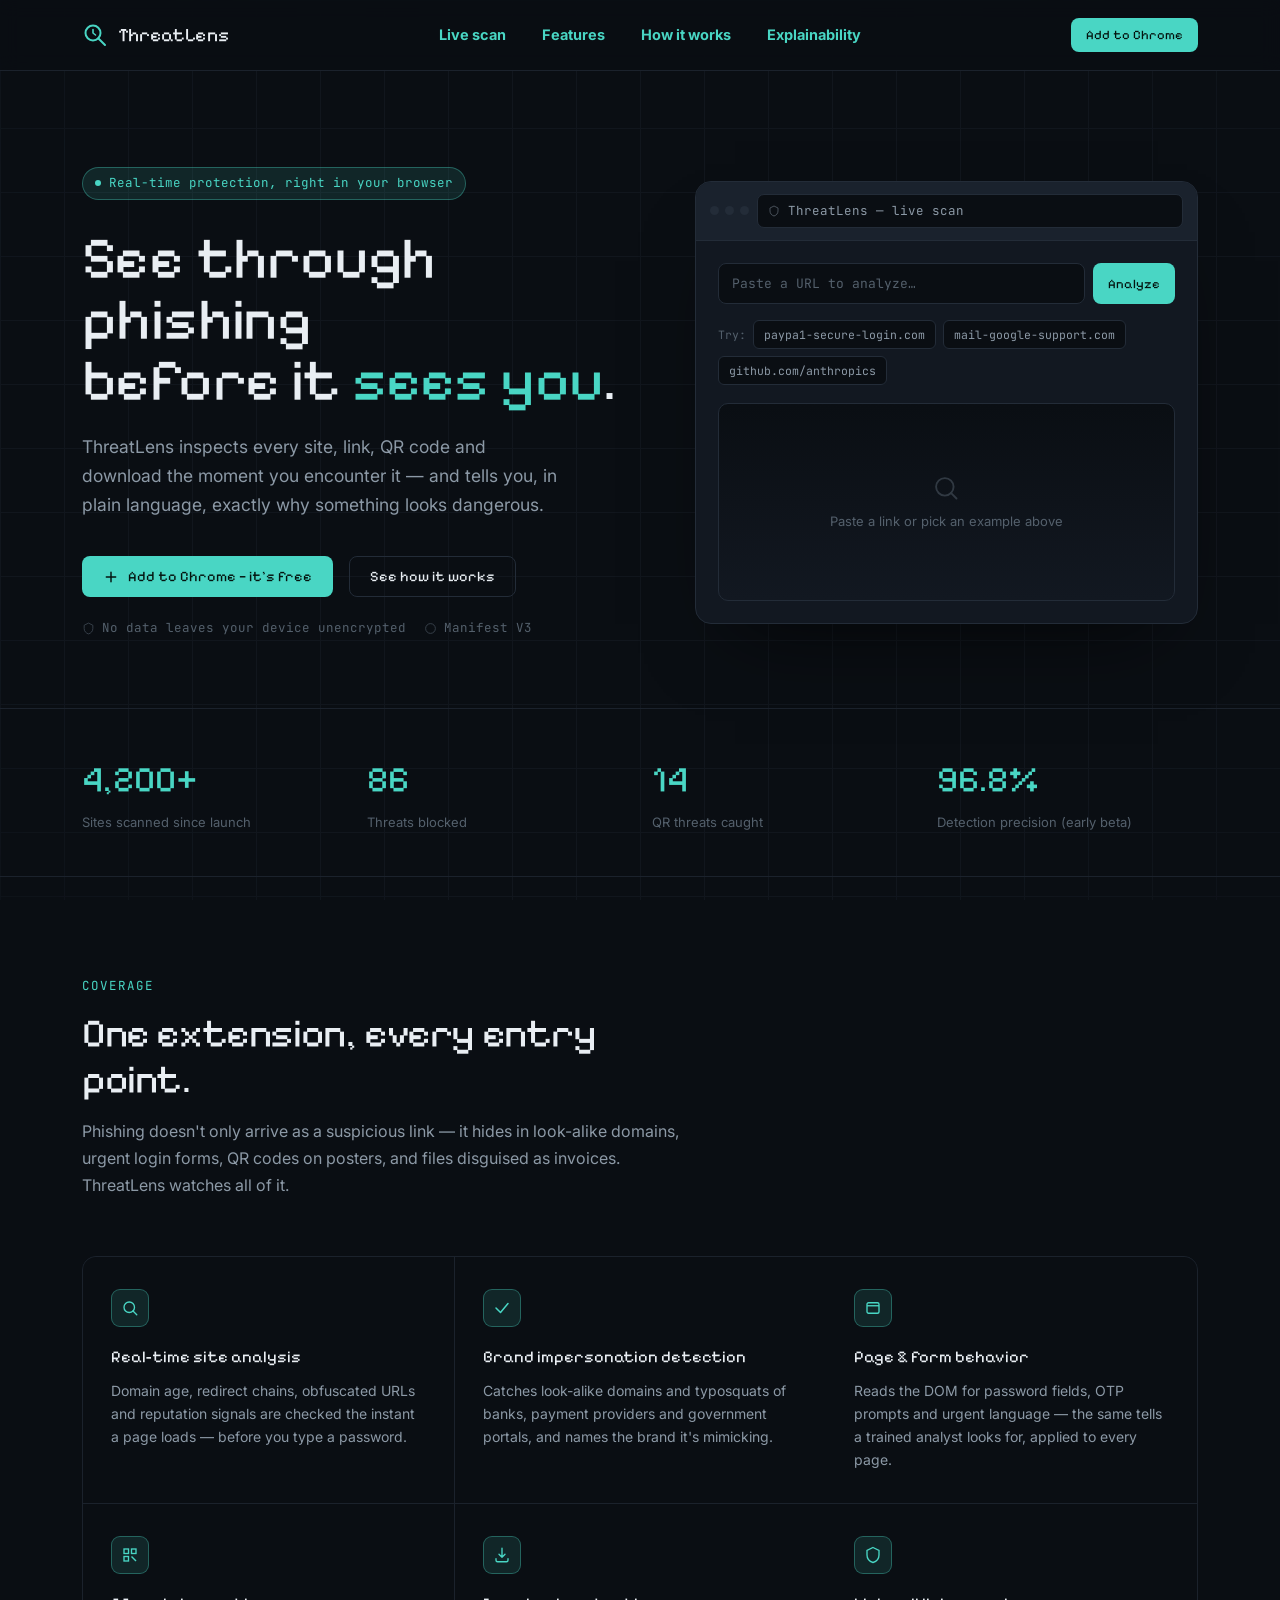
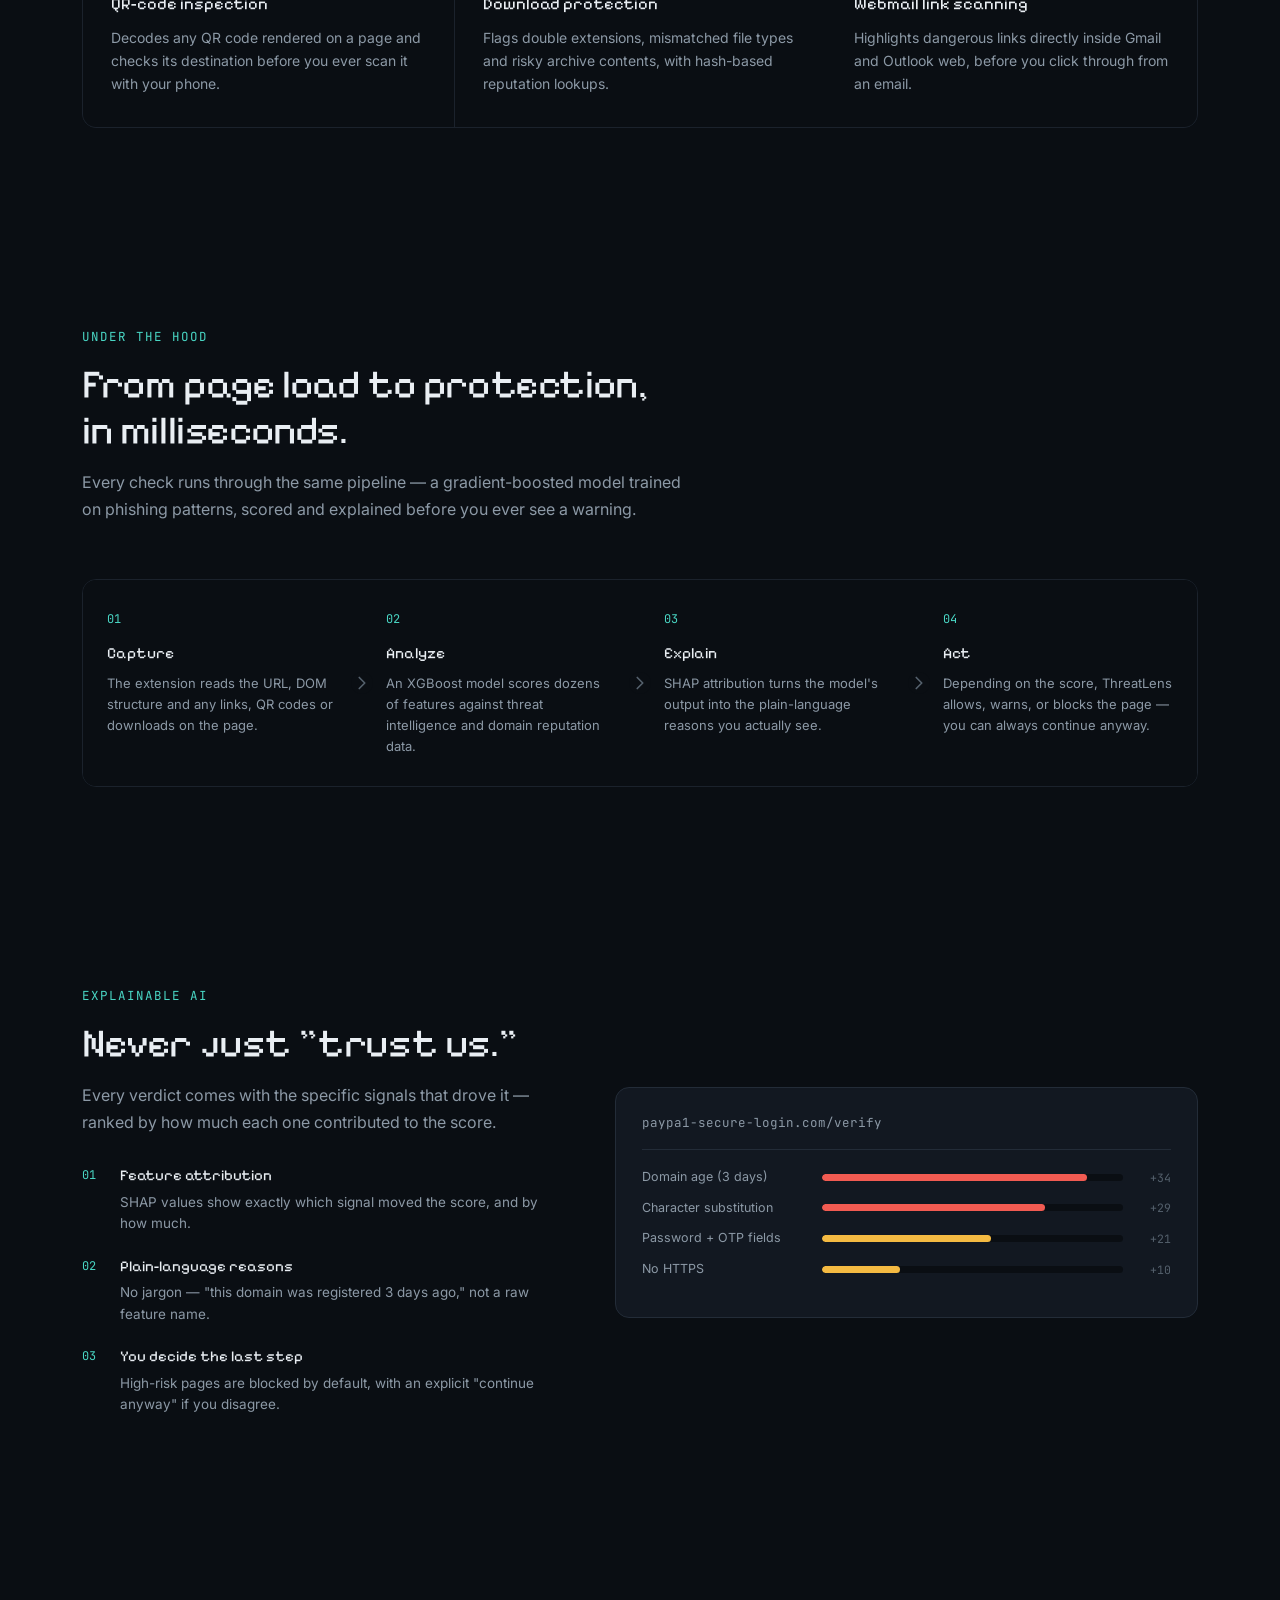
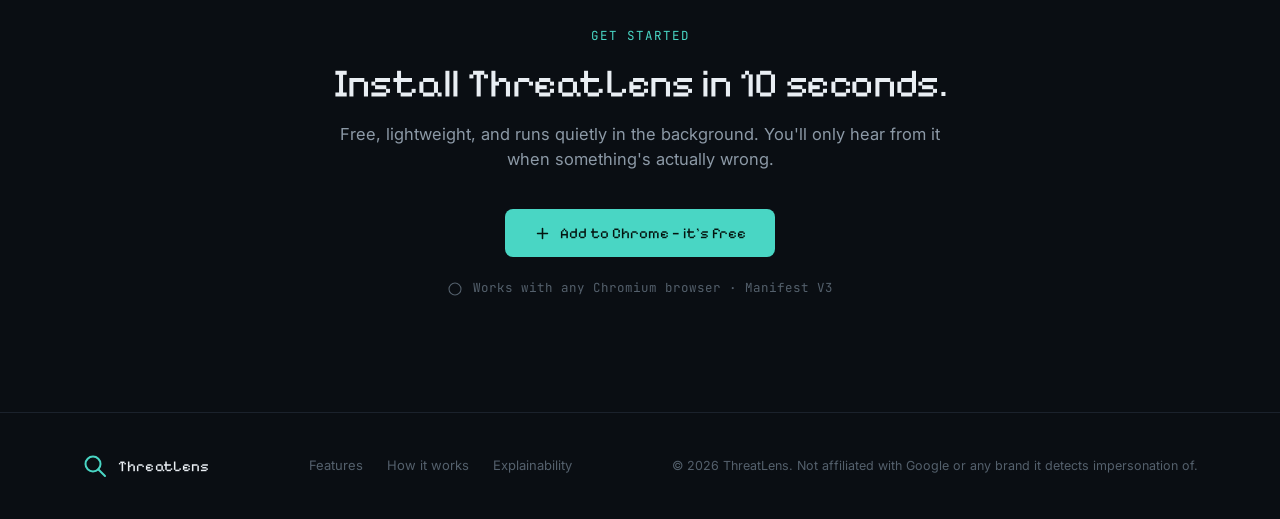
==== index.html @ 612c0d7c "Update index.html" ====
<!DOCTYPE html>
<html lang="en">
<head>
<meta charset="UTF-8" />
<meta name="viewport" content="width=device-width, initial-scale=1.0" />
<title>ThreatLens — See through phishing before it sees you</title>
<meta name="description" content="ThreatLens is a Chrome extension that analyzes every site, link, QR code and download in real time — and shows you exactly why something looks dangerous." />
<link rel="preconnect" href="https://fonts.googleapis.com">
<link rel="preconnect" href="https://fonts.gstatic.com" crossorigin>
<link href="https://fonts.googleapis.com/css2?family=Pixelify+Sans:wght@400;500;600;700&family=Inter:wght@400;500;600;700&family=JetBrains+Mono:wght@400;500;600&display=swap" rel="stylesheet">
<link rel="icon" type="image/svg+xml" href="data:image/svg+xml,%3Csvg xmlns='http://www.w3.org/2000/svg' viewBox='0 0 32 32'%3E%3Crect width='32' height='32' rx='8' fill='%230A0E13'/%3E%3Ccircle cx='14' cy='14' r='8.2' stroke='%2349D6C4' stroke-width='2.4' fill='none'/%3E%3Cline x1='19.8' y1='19.8' x2='26' y2='26' stroke='%2349D6C4' stroke-width='2.4' stroke-linecap='round'/%3E%3Cpath d='M14 10.5V14L16.5 16.2' stroke='%2349D6C4' stroke-width='1.8' stroke-linecap='round' stroke-linejoin='round' fill='none'/%3E%3C/svg%3E">
<style>
  :root{
    --bg:#0A0E13;
    --bg-elev:#121821;
    --bg-elev-2:#1A222D;
    --border:#232C38;
    --border-soft:#1B222C;
    --text:#E9EEF3;
    --text-dim:#8C99A6;
    --text-faint:#54606C;
    --accent:#49D6C4;
    --accent-soft:rgba(73,214,196,.12);
    --accent-line:rgba(73,214,196,.35);
    --safe:#3ED88F;
    --suspicious:#F4BA42;
    --danger:#F15B52;
    --font-display:'Pixelify Sans', sans-serif;
    --font-body:'Inter', sans-serif;
    --font-mono:'JetBrains Mono', monospace;
  }

  *{box-sizing:border-box; margin:0; padding:0;}
  html{scroll-behavior:smooth;}
  @media (prefers-reduced-motion: reduce){
    html{scroll-behavior:auto;}
    *{animation-duration:.001ms !important; animation-iteration-count:1 !important; transition-duration:.001ms !important;}
  }

  body{
    background:var(--bg);
    color:var(--text);
    font-family:var(--font-body);
    line-height:1.5;
    -webkit-font-smoothing:antialiased;
    overflow-x:hidden;
  }

  a{color:inherit; text-decoration:none;}
  button{font-family:inherit; cursor:pointer;}
  img,svg{display:block;}

  .wrap{
    max-width:1180px;
    margin:0 auto;
    padding:0 32px;
  }

  ::selection{ background:var(--accent-soft); color:var(--accent); }

  :focus-visible{
    outline:2px solid var(--accent);
    outline-offset:3px;
    border-radius:4px;
  }

  /* background texture */
  .grid-field{
    position:fixed; inset:0; z-index:-2;
    background-image:
      linear-gradient(var(--border-soft) 1px, transparent 1px),
      linear-gradient(90deg, var(--border-soft) 1px, transparent 1px);
    background-size:64px 64px;
    -webkit-mask-image: radial-gradient(ellipse 95% 95% at 50% 50%, black 55%, transparent 100%);
            mask-image: radial-gradient(ellipse 95% 95% at 50% 50%, black 55%, transparent 100%);
    opacity:.45;
  }

  /* ---------- NAV ---------- */
  header{
    position:sticky; top:0; z-index:100;
    background:rgba(10,14,19,.78);
    backdrop-filter:blur(10px);
    border-bottom:1px solid var(--border-soft);
  }
  nav{
    display:flex; align-items:center; justify-content:space-between;
    padding:18px 32px;
    max-width:1180px; margin:0 auto;
  }
  .logo{
    display:flex; align-items:center; gap:10px;
    font-family:var(--font-display); font-weight:400; font-size:19px;
    letter-spacing:.01em;
  }
  .logo-mark{ width:26px; height:26px; flex-shrink:0; }
  .nav-links{ display:flex; gap:36px; align-items:center; }
  .nav-links a{
    font-size:14.5px; font-weight:700; color:var(--accent); transition:opacity .2s ease;
    position:relative;
  }
  .nav-links a:hover{ opacity:.75; }
  .nav-cta{ display:flex; align-items:center; gap:14px; }
  .nav-toggle{ display:none; background:none; border:none; color:var(--text); }

  .btn{
    font-family:var(--font-display);
    font-weight:400;
    font-size:14.5px;
    padding:11px 20px;
    border-radius:8px;
    border:1px solid transparent;
    display:inline-flex; align-items:center; gap:9px;
    transition:transform .15s ease, background .2s ease, border-color .2s ease, box-shadow .2s ease;
  }
  .btn-primary{
    background:var(--accent);
    color:#04140F;
  }
  .btn-primary:hover{ transform:translateY(-1px); box-shadow:0 8px 24px -8px rgba(73,214,196,.5); }
  .btn-primary:active{ transform:translateY(0); }
  .btn-ghost{
    background:transparent;
    border-color:var(--border);
    color:var(--text);
  }
  .btn-ghost:hover{ border-color:var(--accent-line); color:var(--accent); }
  .btn-sm{ padding:8px 14px; font-size:13px; }

  /* ---------- HERO ---------- */
  .hero{
    padding:96px 0 70px;
    position:relative;
  }
  .eyebrow{
    display:inline-flex; align-items:center; gap:8px;
    font-family:var(--font-mono);
    font-size:12.5px;
    color:var(--accent);
    background:var(--accent-soft);
    border:1px solid var(--accent-line);
    padding:6px 12px;
    border-radius:20px;
    margin-bottom:28px;
  }
  .eyebrow .dot{ width:6px; height:6px; border-radius:50%; background:var(--accent); animation:pulse 2s infinite; }
  @keyframes pulse{ 0%,100%{opacity:1;} 50%{opacity:.3;} }

  .hero-grid{
    display:grid;
    grid-template-columns:1.05fr .95fr;
    gap:56px;
    align-items:center;
  }
  h1{
    font-family:var(--font-display);
    font-weight:400;
    font-size:clamp(38px, 4.6vw, 60px);
    line-height:1.04;
    letter-spacing:-.01em;
  }
  h1 .accent-word{ color:var(--accent); }
  .hero-sub{
    margin-top:22px;
    font-size:17.5px;
    color:var(--text-dim);
    max-width:480px;
    line-height:1.65;
  }
  .hero-actions{
    margin-top:36px;
    display:flex; align-items:center; gap:16px; flex-wrap:wrap;
  }
  .hero-meta{
    margin-top:22px;
    font-family:var(--font-mono);
    font-size:12.5px;
    color:var(--text-faint);
    display:flex; gap:18px; flex-wrap:wrap;
  }
  .hero-meta span{ display:flex; align-items:center; gap:7px; }
  .hero-meta svg{ width:13px; height:13px; opacity:.7; }

  /* ---------- SCANNER (signature element) ---------- */
  .scanner{
    background:var(--bg-elev);
    border:1px solid var(--border);
    border-radius:16px;
    overflow:hidden;
    box-shadow:0 40px 80px -40px rgba(0,0,0,.7);
  }
  .scanner-chrome{
    display:flex; align-items:center; gap:8px;
    padding:12px 14px;
    background:var(--bg-elev-2);
    border-bottom:1px solid var(--border);
  }
  .scanner-chrome .dots{ display:flex; gap:6px; }
  .scanner-chrome .dots i{ width:9px; height:9px; border-radius:50%; background:var(--border); display:block; }
  .scanner-bar{
    flex:1;
    display:flex; align-items:center; gap:8px;
    background:var(--bg);
    border:1px solid var(--border);
    border-radius:7px;
    padding:7px 10px;
    font-family:var(--font-mono);
    font-size:12.5px;
    color:var(--text-dim);
  }
  .scanner-bar svg{ width:12px; height:12px; flex-shrink:0; opacity:.6; }

  .scanner-body{ padding:22px; }
  .scan-input-row{
    display:flex; gap:8px; margin-bottom:16px;
  }
  #urlInput{
    flex:1;
    background:var(--bg);
    border:1px solid var(--border);
    color:var(--text);
    font-family:var(--font-mono);
    font-size:13px;
    padding:11px 13px;
    border-radius:8px;
    transition:border-color .2s ease;
  }
  #urlInput:focus{ border-color:var(--accent-line); outline:none; }
  #urlInput::placeholder{ color:var(--text-faint); }

  .try-row{
    display:flex; gap:7px; flex-wrap:wrap; margin-bottom:18px;
  }
  .try-chip{
    font-family:var(--font-mono);
    font-size:11.5px;
    color:var(--text-dim);
    background:var(--bg);
    border:1px solid var(--border);
    padding:6px 10px;
    border-radius:6px;
    transition:border-color .15s ease, color .15s ease;
  }
  .try-chip:hover{ border-color:var(--accent-line); color:var(--accent); }

  .scan-stage{
    position:relative;
    border:1px solid var(--border);
    border-radius:10px;
    background:linear-gradient(180deg, var(--bg) 0%, var(--bg-elev) 100%);
    min-height:196px;
    padding:20px;
    overflow:hidden;
  }
  .scan-line{
    position:absolute; left:0; right:0; top:0;
    height:2px;
    background:linear-gradient(90deg, transparent, var(--accent), transparent);
    box-shadow:0 0 16px 2px var(--accent);
    opacity:0;
    pointer-events:none;
  }
  .scan-line.active{ animation:sweep 1.1s cubic-bezier(.4,0,.2,1); }
  @keyframes sweep{
    0%{ top:0; opacity:1; }
    95%{ opacity:1; }
    100%{ top:100%; opacity:0; }
  }

  .scan-placeholder{
    display:flex; flex-direction:column; align-items:center; justify-content:center;
    height:156px;
    color:var(--text-faint);
    font-size:13px;
    text-align:center;
    gap:10px;
  }
  .scan-placeholder svg{ width:28px; height:28px; opacity:.5; }

  .result{ display:none; }
  .result.show{ display:block; animation:fadeUp .4s ease; }
  @keyframes fadeUp{ from{ opacity:0; transform:translateY(6px);} to{ opacity:1; transform:translateY(0);} }

  .result-top{
    display:flex; align-items:center; justify-content:space-between; margin-bottom:16px;
    gap:12px; flex-wrap:wrap;
  }
  .verdict-badge{
    font-family:var(--font-display); font-weight:400; font-size:13px;
    padding:6px 12px; border-radius:6px;
    letter-spacing:.03em;
  }
  .score-dial{
    display:flex; align-items:baseline; gap:5px;
    font-family:var(--font-mono);
  }
  .score-dial .num{ font-size:30px; font-weight:600; }
  .score-dial .max{ font-size:13px; color:var(--text-faint); }

  .reasons{ display:flex; flex-direction:column; gap:8px; }
  .reason{
    display:flex; gap:9px; align-items:flex-start;
    font-size:13px; color:var(--text-dim);
    padding:9px 11px;
    background:var(--bg-elev-2);
    border-radius:7px;
    border:1px solid var(--border);
  }
  .reason svg{ width:14px; height:14px; flex-shrink:0; margin-top:1px; }

  /* verdict color states */
  .v-safe .verdict-badge{ background:rgba(62,216,143,.14); color:var(--safe); }
  .v-safe .score-dial .num{ color:var(--safe); }
  .v-safe .reason svg{ color:var(--safe); }
  .v-suspicious .verdict-badge{ background:rgba(244,186,66,.14); color:var(--suspicious); }
  .v-suspicious .score-dial .num{ color:var(--suspicious); }
  .v-suspicious .reason svg{ color:var(--suspicious); }
  .v-high .verdict-badge{ background:rgba(241,91,82,.14); color:var(--danger); }
  .v-high .score-dial .num{ color:var(--danger); }
  .v-high .reason svg{ color:var(--danger); }
  .v-dangerous .verdict-badge{ background:rgba(241,91,82,.18); color:var(--danger); }
  .v-dangerous .score-dial .num{ color:var(--danger); }
  .v-dangerous .reason svg{ color:var(--danger); }

  /* ---------- STATS ---------- */
  .stats{
    border-top:1px solid var(--border-soft);
    border-bottom:1px solid var(--border-soft);
    padding:44px 0;
  }
  .stats-row{
    display:grid; grid-template-columns:repeat(4,1fr); gap:24px;
  }
  .stat{ text-align:left; }
  .stat .num{
    font-family:var(--font-display); font-weight:400;
    font-size:clamp(26px,3vw,36px);
    color:var(--text);
  }
  .stat .num .accent{ color:var(--accent); }
  .stat .label{ font-size:13px; color:var(--text-faint); margin-top:6px; }

  /* ---------- SECTION HEADERS ---------- */
  section{ padding:100px 0; }
  .section-head{ max-width:600px; margin-bottom:56px; }
  .kicker{
    font-family:var(--font-mono); font-size:12.5px; color:var(--accent);
    text-transform:uppercase; letter-spacing:.08em; margin-bottom:14px; display:block;
  }
  h2{
    font-family:var(--font-display); font-weight:400;
    font-size:clamp(28px,3.4vw,40px);
    letter-spacing:-.01em;
    line-height:1.15;
  }
  .section-desc{ margin-top:16px; color:var(--text-dim); font-size:16px; line-height:1.7; }

  /* ---------- FEATURES ---------- */
  .feature-grid{
    display:grid; grid-template-columns:repeat(3, 1fr); gap:1px;
    background:var(--border-soft);
    border:1px solid var(--border-soft);
    border-radius:14px;
    overflow:hidden;
  }
  .feature{
    background:var(--bg);
    padding:32px 28px;
    transition:background .2s ease;
  }
  .feature:hover{ background:var(--bg-elev); }
  .feature-icon{
    width:38px; height:38px;
    border-radius:9px;
    background:var(--accent-soft);
    border:1px solid var(--accent-line);
    display:flex; align-items:center; justify-content:center;
    margin-bottom:18px;
  }
  .feature-icon svg{ width:18px; height:18px; color:var(--accent); }
  .feature h3{
    font-family:var(--font-display); font-weight:400; font-size:16.5px; margin-bottom:9px;
  }
  .feature p{ font-size:14px; color:var(--text-dim); line-height:1.65; }

  /* ---------- PIPELINE ---------- */
  .pipeline{
    display:flex; align-items:stretch; gap:0;
    border:1px solid var(--border-soft);
    border-radius:14px;
    overflow:hidden;
  }
  .pipe-step{
    flex:1; padding:30px 24px; position:relative;
    background:var(--bg);
  }
  .pipe-step:nth-child(even){ background:var(--bg-elev); }
  .pipe-num{
    font-family:var(--font-mono); font-size:12px; color:var(--accent);
    margin-bottom:14px; display:block;
  }
  .pipe-step h4{
    font-family:var(--font-display); font-size:15.5px; font-weight:400; margin-bottom:8px;
  }
  .pipe-step p{ font-size:13px; color:var(--text-dim); line-height:1.6; }
  .pipe-arrow{
    display:flex; align-items:center; justify-content:center;
    width:0; position:relative;
  }
  .pipe-arrow svg{
    position:absolute; left:-11px; top:50%; transform:translateY(-50%);
    width:22px; height:22px; color:var(--text-faint); background:var(--bg); border-radius:50%;
    z-index:2;
  }

  /* ---------- EXPLAIN ---------- */
  .explain-wrap{
    display:grid; grid-template-columns:.9fr 1.1fr; gap:56px; align-items:center;
  }
  .explain-list{ display:flex; flex-direction:column; gap:20px; margin-top:28px; }
  .explain-item{ display:flex; gap:14px; }
  .explain-item .idx{
    font-family:var(--font-mono); font-size:12px; color:var(--accent);
    width:24px; flex-shrink:0; padding-top:2px;
  }
  .explain-item h4{ font-family:var(--font-display); font-size:15px; font-weight:400; margin-bottom:5px; }
  .explain-item p{ font-size:13.5px; color:var(--text-dim); line-height:1.6; }

  .mock-card{
    background:var(--bg-elev); border:1px solid var(--border); border-radius:14px;
    padding:26px;
  }
  .mock-url{
    font-family:var(--font-mono); font-size:12.5px; color:var(--text-dim);
    padding-bottom:16px; border-bottom:1px solid var(--border); margin-bottom:18px;
    word-break:break-all;
  }
  .shap-bar-row{ display:flex; align-items:center; gap:12px; margin-bottom:12px; }
  .shap-label{ font-size:12.5px; color:var(--text-dim); width:168px; flex-shrink:0; }
  .shap-track{ flex:1; height:7px; background:var(--bg); border-radius:4px; overflow:hidden; }
  .shap-fill{ height:100%; border-radius:4px; background:var(--danger); }
  .shap-val{ font-family:var(--font-mono); font-size:11.5px; color:var(--text-faint); width:36px; text-align:right; }

  /* ---------- CTA ---------- */
  .cta-section{
    text-align:center;
    padding:110px 0;
  }
  .cta-box{
    max-width:640px; margin:0 auto;
  }
  .cta-box h2{ margin-bottom:16px; }
  .cta-box p{ color:var(--text-dim); font-size:16.5px; margin-bottom:38px; }
  .browser-chip{
    display:inline-flex; align-items:center; gap:10px;
    font-family:var(--font-mono); font-size:12.5px; color:var(--text-faint);
    margin-top:22px;
  }
  .browser-chip svg{ width:16px; height:16px; }

  /* ---------- FOOTER ---------- */
  footer{
    border-top:1px solid var(--border-soft);
    padding:40px 0;
  }
  .footer-row{
    display:flex; align-items:center; justify-content:space-between; flex-wrap:wrap; gap:16px;
  }
  .footer-links{ display:flex; gap:24px; }
  .footer-links a{ font-size:13px; color:var(--text-faint); transition:color .2s ease; }
  .footer-links a:hover{ color:var(--text-dim); }
  .footer-note{ font-size:12.5px; color:var(--text-faint); }

  /* ---------- MODAL ---------- */
  .modal-overlay{
    position:fixed; inset:0; background:rgba(6,8,11,.7); backdrop-filter:blur(4px);
    display:flex; align-items:center; justify-content:center; z-index:1000;
    opacity:0; pointer-events:none; transition:opacity .2s ease;
    padding:20px;
  }
  .modal-overlay.open{ opacity:1; pointer-events:auto; }
  .modal{
    background:var(--bg-elev); border:1px solid var(--border); border-radius:16px;
    width:100%; max-width:400px; padding:28px;
    transform:translateY(12px) scale(.98); transition:transform .25s cubic-bezier(.2,.9,.3,1.2);
  }
  .modal-overlay.open .modal{ transform:translateY(0) scale(1); }
  .modal-icon{
    width:48px; height:48px; border-radius:12px;
    background:var(--accent-soft); border:1px solid var(--accent-line);
    display:flex; align-items:center; justify-content:center; margin-bottom:18px;
  }
  .modal-icon svg{ width:24px; height:24px; color:var(--accent); }
  .modal h3{ font-family:var(--font-display); font-size:18px; font-weight:400; margin-bottom:8px; }
  .modal p{ font-size:13.5px; color:var(--text-dim); line-height:1.6; margin-bottom:20px; }
  .perm-list{ display:flex; flex-direction:column; gap:10px; margin-bottom:22px; }
  .perm-item{ display:flex; gap:10px; align-items:flex-start; font-size:13px; color:var(--text-dim); }
  .perm-item svg{ width:14px; height:14px; flex-shrink:0; margin-top:2px; color:var(--text-faint); }
  .modal-actions{ display:flex; gap:10px; }
  .modal-actions .btn{ flex:1; justify-content:center; }
  .modal-success{ display:none; text-align:center; }
  .modal-success.show{ display:block; }
  .modal-success .modal-icon{ margin:0 auto 18px; }
  .modal-permstate{ display:block; }
  .modal-permstate.hide{ display:none; }
  .modal-close-x{
    position:absolute; top:18px; right:18px; background:none; border:none; color:var(--text-faint);
  }

  /* ---------- HOW-IT-WORKS WALKTHROUGH MODAL ---------- */
  .how-modal{ max-width:480px; padding:24px; }
  .how-progress{
    display:flex; gap:6px; margin-bottom:26px;
  }
  .how-seg{
    flex:1; height:3px; border-radius:2px; background:var(--border); overflow:hidden;
  }
  .how-seg-fill{
    height:100%; width:0%; background:var(--accent); border-radius:2px;
  }
  .how-seg-fill.animating{ transition:width linear; }
  .how-seg-fill.filled{ width:100%; }

  .how-stage{ min-height:220px; }
  .how-num{
    font-family:var(--font-mono); font-size:12.5px; color:var(--accent);
    display:block; margin-bottom:16px;
  }
  .how-icon{
    width:52px; height:52px; border-radius:13px;
    background:var(--accent-soft); border:1px solid var(--accent-line);
    display:flex; align-items:center; justify-content:center;
    margin-bottom:20px;
  }
  .how-icon svg{ width:24px; height:24px; color:var(--accent); }
  .how-stage h3{ font-family:var(--font-display); font-weight:400; font-size:21px; margin-bottom:10px; }
  .how-stage p{ font-size:14.5px; color:var(--text-dim); line-height:1.7; }
  .how-stage-content{ animation:fadeUp .35s ease; }

  .how-nav{
    display:flex; align-items:center; justify-content:space-between; margin-top:26px;
  }
  .how-dots{ display:flex; gap:7px; }
  .how-dot{
    width:7px; height:7px; border-radius:50%; background:var(--border);
    border:none; padding:0; transition:background .2s ease, transform .2s ease;
  }
  .how-dot.active{ background:var(--accent); transform:scale(1.3); }
  .how-nav-btn{
    display:flex; align-items:center; gap:6px;
    background:none; border:none; color:var(--text-dim);
    font-family:var(--font-body); font-size:13.5px; font-weight:500;
    padding:6px 4px; transition:color .2s ease;
  }
  .how-nav-btn:hover{ color:var(--text); }
  .how-nav-btn:disabled{ opacity:.35; pointer-events:none; }
  .how-nav-btn svg{ width:15px; height:15px; }

  /* ---------- SCROLL REVEAL ---------- */
  .reveal{
    opacity:0;
    transform:translateY(48px);
    transition:opacity .8s cubic-bezier(.2,.7,.3,1), transform .8s cubic-bezier(.2,.7,.3,1);
    will-change:opacity, transform;
  }
  .reveal.visible{ opacity:1; transform:translateY(0); }
  .feature-grid .feature.reveal:nth-child(2){ transition-delay:.08s; }
  .feature-grid .feature.reveal:nth-child(3){ transition-delay:.16s; }
  .feature-grid .feature.reveal:nth-child(4){ transition-delay:.24s; }
  .feature-grid .feature.reveal:nth-child(5){ transition-delay:.32s; }
  .feature-grid .feature.reveal:nth-child(6){ transition-delay:.4s; }
  .pipeline .pipe-step.reveal:nth-child(3){ transition-delay:.1s; }
  .pipeline .pipe-step.reveal:nth-child(5){ transition-delay:.2s; }
  .pipeline .pipe-step.reveal:nth-child(7){ transition-delay:.3s; }
  .stats-row .stat.reveal:nth-child(2){ transition-delay:.08s; }
  .stats-row .stat.reveal:nth-child(3){ transition-delay:.16s; }
  .stats-row .stat.reveal:nth-child(4){ transition-delay:.24s; }

  /* ---------- RESPONSIVE ---------- */
  @media (max-width:900px){
    .hero-grid{ grid-template-columns:1fr; }
    .feature-grid{ grid-template-columns:repeat(2,1fr); }
    .stats-row{ grid-template-columns:repeat(2,1fr); row-gap:28px; }
    .explain-wrap{ grid-template-columns:1fr; }
    .pipeline{ flex-direction:column; }
    .pipe-arrow{ display:none; }
  }
  @media (max-width:640px){
    .wrap{ padding:0 20px; }
    nav{ padding:16px 20px; }
    .nav-links{ display:none; }
    .nav-toggle{ display:block; }
    section{ padding:64px 0; }
    .feature-grid{ grid-template-columns:1fr; }
    .hero{ padding:56px 0 48px; }
  }
</style>
</head>
<body>

<div class="grid-field"></div>

<header>
  <nav>
    <div class="logo">
      <svg class="logo-mark" viewBox="0 0 26 26" fill="none">
        <circle cx="11" cy="11" r="7.5" stroke="#49D6C4" stroke-width="2"/>
        <line x1="16.2" y1="16.2" x2="23" y2="23" stroke="#49D6C4" stroke-width="2" stroke-linecap="round"/>
        <path d="M11 7.5V11L13.5 13" stroke="#49D6C4" stroke-width="1.6" stroke-linecap="round" stroke-linejoin="round"/>
      </svg>
      ThreatLens
    </div>
    <div class="nav-links">
      <a href="#scanner">Live scan</a>
      <a href="#features">Features</a>
      <a href="#pipeline">How it works</a>
      <a href="#explain">Explainability</a>
    </div>
    <div class="nav-cta">
      <button class="btn btn-primary btn-sm" onclick="openInstallModal()">Add to Chrome</button>
      <button class="nav-toggle" aria-label="Menu">
        <svg width="22" height="22" viewBox="0 0 24 24" fill="none"><path d="M4 7h16M4 12h16M4 17h16" stroke="currentColor" stroke-width="1.8" stroke-linecap="round"/></svg>
      </button>
    </div>
  </nav>
</header>

<main>
  <!-- HERO -->
  <section class="hero" id="scanner">
    <div class="wrap">
      <div class="hero-grid">
        <div>
          <span class="eyebrow"><span class="dot"></span> Real-time protection, right in your browser</span>
          <h1>See through phishing<br>before it <span class="accent-word">sees you</span>.</h1>
          <p class="hero-sub">ThreatLens inspects every site, link, QR code and download the moment you encounter it — and tells you, in plain language, exactly why something looks dangerous.</p>
          <div class="hero-actions">
            <button class="btn btn-primary" onclick="openInstallModal()">
              <svg width="16" height="16" viewBox="0 0 24 24" fill="none"><path d="M12 5v14M5 12h14" stroke="currentColor" stroke-width="2.2" stroke-linecap="round"/></svg>
              Add to Chrome — it's free
            </button>
            <button class="btn btn-ghost" onclick="openHowModal()">See how it works</button>
          </div>
          <div class="hero-meta">
            <span><svg viewBox="0 0 24 24" fill="none"><path d="M12 2l8 4v6c0 5-3.4 8.6-8 10-4.6-1.4-8-5-8-10V6l8-4z" stroke="currentColor" stroke-width="1.6"/></svg>No data leaves your device unencrypted</span>
            <span><svg viewBox="0 0 24 24" fill="none"><circle cx="12" cy="12" r="9" stroke="currentColor" stroke-width="1.6"/></svg>Manifest V3</span>
          </div>
        </div>

        <!-- SIGNATURE INTERACTIVE SCANNER -->
        <div class="scanner">
          <div class="scanner-chrome">
            <div class="dots"><i></i><i></i><i></i></div>
            <div class="scanner-bar">
              <svg viewBox="0 0 24 24" fill="none"><path d="M12 2l8 4v6c0 5-3.4 8.6-8 10-4.6-1.4-8-5-8-10V6l8-4z" stroke="currentColor" stroke-width="1.6"/></svg>
              ThreatLens — live scan
            </div>
          </div>
          <div class="scanner-body">
            <div class="scan-input-row">
              <input id="urlInput" type="text" placeholder="Paste a URL to analyze…" autocomplete="off" />
              <button class="btn btn-primary btn-sm" onclick="runScan()">Analyze</button>
            </div>
            <div class="try-row">
              <span style="font-family:var(--font-mono); font-size:11.5px; color:var(--text-faint); padding-top:6px;">Try:</span>
              <button class="try-chip" onclick="quickScan(0)">paypa1-secure-login.com</button>
              <button class="try-chip" onclick="quickScan(2)">mail-google-support.com</button>
              <button class="try-chip" onclick="quickScan(3)">github.com/anthropics</button>
            </div>
            <div class="scan-stage">
              <div class="scan-line" id="scanLine"></div>
              <div class="scan-placeholder" id="scanPlaceholder">
                <svg viewBox="0 0 24 24" fill="none"><circle cx="11" cy="11" r="7.5" stroke="currentColor" stroke-width="1.6"/><line x1="16.2" y1="16.2" x2="21" y2="21" stroke="currentColor" stroke-width="1.6" stroke-linecap="round"/></svg>
                Paste a link or pick an example above
              </div>
              <div class="result" id="result">
                <div class="result-top">
                  <span class="verdict-badge" id="verdictBadge">SAFE</span>
                  <div class="score-dial"><span class="num" id="scoreNum">0</span><span class="max">/100 risk</span></div>
                </div>
                <div class="reasons" id="reasonsList"></div>
              </div>
            </div>
          </div>
        </div>
      </div>
    </div>
  </section>

  <!-- STATS -->
  <section class="stats">
    <div class="wrap">
      <div class="stats-row">
        <div class="stat"><div class="num"><span class="accent" data-count="4200" data-suffix="+">0</span></div><div class="label">Sites scanned since launch</div></div>
        <div class="stat"><div class="num"><span class="accent" data-count="86">0</span></div><div class="label">Threats blocked</div></div>
        <div class="stat"><div class="num"><span class="accent" data-count="14">0</span></div><div class="label">QR threats caught</div></div>
        <div class="stat"><div class="num"><span class="accent" data-count="96" data-suffix=".8%">0</span></div><div class="label">Detection precision (early beta)</div></div>
      </div>
    </div>
  </section>

  <!-- FEATURES -->
  <section id="features">
    <div class="wrap">
      <div class="section-head">
        <span class="kicker">Coverage</span>
        <h2>One extension, every entry point.</h2>
        <p class="section-desc">Phishing doesn't only arrive as a suspicious link — it hides in look-alike domains, urgent login forms, QR codes on posters, and files disguised as invoices. ThreatLens watches all of it.</p>
      </div>
      <div class="feature-grid">
        <div class="feature">
          <div class="feature-icon"><svg viewBox="0 0 24 24" fill="none"><circle cx="11" cy="11" r="7" stroke="currentColor" stroke-width="1.8"/><line x1="16" y1="16" x2="21" y2="21" stroke="currentColor" stroke-width="1.8" stroke-linecap="round"/></svg></div>
          <h3>Real-time site analysis</h3>
          <p>Domain age, redirect chains, obfuscated URLs and reputation signals are checked the instant a page loads — before you type a password.</p>
        </div>
        <div class="feature">
          <div class="feature-icon"><svg viewBox="0 0 24 24" fill="none"><path d="M4 12l6 6L20 6" stroke="currentColor" stroke-width="2" stroke-linecap="round" stroke-linejoin="round"/></svg></div>
          <h3>Brand impersonation detection</h3>
          <p>Catches look-alike domains and typosquats of banks, payment providers and government portals, and names the brand it's mimicking.</p>
        </div>
        <div class="feature">
          <div class="feature-icon"><svg viewBox="0 0 24 24" fill="none"><rect x="4" y="5" width="16" height="14" rx="2" stroke="currentColor" stroke-width="1.8"/><path d="M4 9h16" stroke="currentColor" stroke-width="1.8"/></svg></div>
          <h3>Page &amp; form behavior</h3>
          <p>Reads the DOM for password fields, OTP prompts and urgent language — the same tells a trained analyst looks for, applied to every page.</p>
        </div>
        <div class="feature">
          <div class="feature-icon"><svg viewBox="0 0 24 24" fill="none"><rect x="4" y="4" width="6" height="6" stroke="currentColor" stroke-width="1.8"/><rect x="14" y="4" width="6" height="6" stroke="currentColor" stroke-width="1.8"/><rect x="4" y="14" width="6" height="6" stroke="currentColor" stroke-width="1.8"/><line x1="14" y1="14" x2="20" y2="20" stroke="currentColor" stroke-width="1.8"/></svg></div>
          <h3>QR-code inspection</h3>
          <p>Decodes any QR code rendered on a page and checks its destination before you ever scan it with your phone.</p>
        </div>
        <div class="feature">
          <div class="feature-icon"><svg viewBox="0 0 24 24" fill="none"><path d="M12 3v12m0 0l-4-4m4 4l4-4" stroke="currentColor" stroke-width="1.8" stroke-linecap="round" stroke-linejoin="round"/><path d="M4 17v2a2 2 0 002 2h12a2 2 0 002-2v-2" stroke="currentColor" stroke-width="1.8" stroke-linecap="round"/></svg></div>
          <h3>Download protection</h3>
          <p>Flags double extensions, mismatched file types and risky archive contents, with hash-based reputation lookups.</p>
        </div>
        <div class="feature">
          <div class="feature-icon"><svg viewBox="0 0 24 24" fill="none"><path d="M12 2l8 4v6c0 5-3.4 8.6-8 10-4.6-1.4-8-5-8-10V6l8-4z" stroke="currentColor" stroke-width="1.8"/></svg></div>
          <h3>Webmail link scanning</h3>
          <p>Highlights dangerous links directly inside Gmail and Outlook web, before you click through from an email.</p>
        </div>
      </div>
    </div>
  </section>

  <!-- PIPELINE -->
  <section id="pipeline">
    <div class="wrap">
      <div class="section-head">
        <span class="kicker">Under the hood</span>
        <h2>From page load to protection, in milliseconds.</h2>
        <p class="section-desc">Every check runs through the same pipeline — a gradient-boosted model trained on phishing patterns, scored and explained before you ever see a warning.</p>
      </div>
      <div class="pipeline">
        <div class="pipe-step">
          <span class="pipe-num">01</span>
          <h4>Capture</h4>
          <p>The extension reads the URL, DOM structure and any links, QR codes or downloads on the page.</p>
        </div>
        <div class="pipe-arrow"><svg viewBox="0 0 24 24" fill="none"><path d="M9 6l6 6-6 6" stroke="currentColor" stroke-width="1.8" stroke-linecap="round" stroke-linejoin="round"/></svg></div>
        <div class="pipe-step">
          <span class="pipe-num">02</span>
          <h4>Analyze</h4>
          <p>An XGBoost model scores dozens of features against threat intelligence and domain reputation data.</p>
        </div>
        <div class="pipe-arrow"><svg viewBox="0 0 24 24" fill="none"><path d="M9 6l6 6-6 6" stroke="currentColor" stroke-width="1.8" stroke-linecap="round" stroke-linejoin="round"/></svg></div>
        <div class="pipe-step">
          <span class="pipe-num">03</span>
          <h4>Explain</h4>
          <p>SHAP attribution turns the model's output into the plain-language reasons you actually see.</p>
        </div>
        <div class="pipe-arrow"><svg viewBox="0 0 24 24" fill="none"><path d="M9 6l6 6-6 6" stroke="currentColor" stroke-width="1.8" stroke-linecap="round" stroke-linejoin="round"/></svg></div>
        <div class="pipe-step">
          <span class="pipe-num">04</span>
          <h4>Act</h4>
          <p>Depending on the score, ThreatLens allows, warns, or blocks the page — you can always continue anyway.</p>
        </div>
      </div>
    </div>
  </section>

  <!-- EXPLAINABILITY -->
  <section id="explain">
    <div class="wrap">
      <div class="explain-wrap">
        <div>
          <span class="kicker">Explainable AI</span>
          <h2>Never just "trust us."</h2>
          <p class="section-desc" style="margin-bottom:0;">Every verdict comes with the specific signals that drove it — ranked by how much each one contributed to the score.</p>
          <div class="explain-list">
            <div class="explain-item">
              <span class="idx">01</span>
              <div><h4>Feature attribution</h4><p>SHAP values show exactly which signal moved the score, and by how much.</p></div>
            </div>
            <div class="explain-item">
              <span class="idx">02</span>
              <div><h4>Plain-language reasons</h4><p>No jargon — "this domain was registered 3 days ago," not a raw feature name.</p></div>
            </div>
            <div class="explain-item">
              <span class="idx">03</span>
              <div><h4>You decide the last step</h4><p>High-risk pages are blocked by default, with an explicit "continue anyway" if you disagree.</p></div>
            </div>
          </div>
        </div>
        <div class="mock-card">
          <div class="mock-url">paypa1-secure-login.com/verify</div>
          <div class="shap-bar-row"><span class="shap-label">Domain age (3 days)</span><div class="shap-track"><div class="shap-fill" style="width:88%; background:var(--danger);"></div></div><span class="shap-val">+34</span></div>
          <div class="shap-bar-row"><span class="shap-label">Character substitution</span><div class="shap-track"><div class="shap-fill" style="width:74%; background:var(--danger);"></div></div><span class="shap-val">+29</span></div>
          <div class="shap-bar-row"><span class="shap-label">Password + OTP fields</span><div class="shap-track"><div class="shap-fill" style="width:56%; background:var(--suspicious);"></div></div><span class="shap-val">+21</span></div>
          <div class="shap-bar-row"><span class="shap-label">No HTTPS</span><div class="shap-track"><div class="shap-fill" style="width:26%; background:var(--suspicious);"></div></div><span class="shap-val">+10</span></div>
        </div>
      </div>
    </div>
  </section>

  <!-- CTA -->
  <section class="cta-section">
    <div class="wrap">
      <div class="cta-box">
        <span class="kicker">Get started</span>
        <h2>Install ThreatLens in 10 seconds.</h2>
        <p>Free, lightweight, and runs quietly in the background. You'll only hear from it when something's actually wrong.</p>
        <button class="btn btn-primary" onclick="openInstallModal()" style="padding:14px 28px; font-size:15px;">
          <svg width="17" height="17" viewBox="0 0 24 24" fill="none"><path d="M12 5v14M5 12h14" stroke="currentColor" stroke-width="2.2" stroke-linecap="round"/></svg>
          Add to Chrome — it's free
        </button>
        <div class="browser-chip">
          <svg viewBox="0 0 24 24" fill="none"><circle cx="12" cy="12" r="9" stroke="currentColor" stroke-width="1.6"/></svg>
          Works with any Chromium browser · Manifest V3
        </div>
      </div>
    </div>
  </section>
</main>

<footer>
  <div class="wrap">
    <div class="footer-row">
      <div class="logo" style="font-size:15px;">
        <svg class="logo-mark" width="18" height="18" viewBox="0 0 26 26" fill="none">
          <circle cx="11" cy="11" r="7.5" stroke="#49D6C4" stroke-width="2"/>
          <line x1="16.2" y1="16.2" x2="23" y2="23" stroke="#49D6C4" stroke-width="2" stroke-linecap="round"/>
        </svg>
        ThreatLens
      </div>
      <div class="footer-links">
        <a href="#features">Features</a>
        <a href="#pipeline">How it works</a>
        <a href="#explain">Explainability</a>
      </div>
      <div class="footer-note">© 2026 ThreatLens. Not affiliated with Google or any brand it detects impersonation of.</div>
    </div>
  </div>
</footer>

<!-- INSTALL MODAL -->
<div class="modal-overlay" id="modalOverlay">
  <div class="modal">
    <button class="modal-close-x" onclick="closeInstallModal()" aria-label="Close">
      <svg width="18" height="18" viewBox="0 0 24 24" fill="none"><path d="M6 6l12 12M18 6L6 18" stroke="currentColor" stroke-width="1.8" stroke-linecap="round"/></svg>
    </button>

    <div class="modal-permstate" id="permState">
      <div class="modal-icon">
        <svg viewBox="0 0 24 24" fill="none"><circle cx="11" cy="11" r="7.5" stroke="currentColor" stroke-width="1.8"/><line x1="16.2" y1="16.2" x2="21" y2="21" stroke="currentColor" stroke-width="1.8" stroke-linecap="round"/></svg>
      </div>
      <h3>Add "ThreatLens" to Chrome?</h3>
      <p>It will be able to:</p>
      <div class="perm-list">
        <div class="perm-item"><svg viewBox="0 0 24 24" fill="none"><path d="M4 12l6 6L20 6" stroke="currentColor" stroke-width="2" stroke-linecap="round" stroke-linejoin="round"/></svg>Read and analyze site content as pages load</div>
        <div class="perm-item"><svg viewBox="0 0 24 24" fill="none"><path d="M4 12l6 6L20 6" stroke="currentColor" stroke-width="2" stroke-linecap="round" stroke-linejoin="round"/></svg>Show warnings before risky navigation or downloads</div>
        <div class="perm-item"><svg viewBox="0 0 24 24" fill="none"><path d="M4 12l6 6L20 6" stroke="currentColor" stroke-width="2" stroke-linecap="round" stroke-linejoin="round"/></svg>Manage your scan history and settings</div>
      </div>
      <div class="modal-actions">
        <button class="btn btn-ghost" onclick="closeInstallModal()">Cancel</button>
        <button class="btn btn-primary" onclick="confirmInstall()">Add extension</button>
      </div>
    </div>

    <div class="modal-success" id="successState">
      <div class="modal-icon" style="background:rgba(62,216,143,.14); border-color:rgba(62,216,143,.35);">
        <svg viewBox="0 0 24 24" fill="none" stroke="#3ED88F"><path d="M4 12l6 6L20 6" stroke-width="2.4" stroke-linecap="round" stroke-linejoin="round"/></svg>
      </div>
      <h3>ThreatLens is on guard.</h3>
      <p>You're set — it'll scan sites, links, QR codes and downloads automatically from here on.<br><br><span style="color:var(--text-faint); font-size:12px;">Demo experience — the live Chrome Web Store listing is on its way.</span></p>
      <button class="btn btn-primary" onclick="closeInstallModal()" style="width:100%; justify-content:center;">Done</button>
    </div>
  </div>
</div>

<!-- HOW IT WORKS — STEP-BY-STEP WALKTHROUGH MODAL -->
<div class="modal-overlay" id="howOverlay">
  <div class="modal how-modal" id="howModal">
    <button class="modal-close-x" onclick="closeHowModal()" aria-label="Close">
      <svg width="18" height="18" viewBox="0 0 24 24" fill="none"><path d="M6 6l12 12M18 6L6 18" stroke="currentColor" stroke-width="1.8" stroke-linecap="round"/></svg>
    </button>

    <div class="how-progress" id="howProgress"></div>

    <div class="how-stage">
      <div class="how-stage-content" id="howContent">
        <span class="how-num" id="howNum">01 / 04</span>
        <div class="how-icon" id="howIcon"></div>
        <h3 id="howTitle"></h3>
        <p id="howDesc"></p>
      </div>
    </div>

    <div class="how-nav">
      <button class="how-nav-btn" id="howBack" onclick="howGoTo(howStep - 1, true)">
        <svg viewBox="0 0 24 24" fill="none"><path d="M15 6l-6 6 6 6" stroke="currentColor" stroke-width="1.8" stroke-linecap="round" stroke-linejoin="round"/></svg>
        Back
      </button>
      <div class="how-dots" id="howDots"></div>
      <button class="how-nav-btn" id="howNext" onclick="howGoTo(howStep + 1, true)">
        Next
        <svg viewBox="0 0 24 24" fill="none"><path d="M9 6l6 6-6 6" stroke="currentColor" stroke-width="1.8" stroke-linecap="round" stroke-linejoin="round"/></svg>
      </button>
    </div>
  </div>
</div>

<script>
  /* ---------- Nav mobile toggle (simple show/hide) ---------- */
  document.querySelector('.nav-toggle').addEventListener('click', () => {
    const links = document.querySelector('.nav-links');
    const isOpen = links.style.display === 'flex';
    links.style.display = isOpen ? 'none' : 'flex';
    links.style.cssText += isOpen ? '' : 'position:absolute; top:64px; left:0; right:0; flex-direction:column; background:rgba(10,14,19,.98); padding:24px 20px; gap:18px; border-bottom:1px solid var(--border);';
  });

  /* ---------- Scan demo dataset ---------- */
  const examples = [
    { url:'paypa1-secure-login.com/verify', score:94, verdict:'DANGEROUS', reasons:[
      'Look-alike of paypal.com (character substitution)',
      'Domain registered 3 days ago',
      'Password + OTP fields on a non-HTTPS page'
    ]},
    { url:'chase.com.account-verify.net', score:78, verdict:'HIGH RISK', reasons:[
      'Suspicious subdomain structure mimicking a trusted brand',
      'Urgent language detected: "account will be suspended"',
      'No valid SSL certificate found'
    ]},
    { url:'mail-google-support.com', score:61, verdict:'SUSPICIOUS', reasons:[
      'Brand keyword used in an unrelated domain',
      'Redirect chain detected across 3 hops',
      'Low domain reputation score'
    ]},
    { url:'github.com/anthropics/claude', score:4, verdict:'SAFE', reasons:[
      'Domain matches trusted registry entry',
      'Valid HTTPS certificate, 12-year history',
      'No credential-harvesting indicators found'
    ]}
  ];

  function verdictClass(v){
    if (v === 'SAFE') return 'v-safe';
    if (v === 'SUSPICIOUS') return 'v-suspicious';
    if (v === 'HIGH RISK') return 'v-high';
    return 'v-dangerous';
  }

  function heuristicScan(raw){
    const url = raw.toLowerCase();
    let score = 8;
    const reasons = [];
    if (!/^https:\/\//.test(raw) && !/^http:\/\//.test(raw)) score += 4;
    if (url.includes('-')) { score += url.split('-').length * 4; }
    if (/login|verify|secure|update|confirm|account/.test(url)) { score += 22; reasons.push('Contains urgency/credential-related keywords in the URL'); }
    if (/\d/.test(url.replace(/\.(com|net|org|io)/,''))) { score += 10; reasons.push('Numeric characters substituted into a brand-like domain'); }
    if ((url.match(/\./g) || []).length > 2) { score += 14; reasons.push('Unusual number of subdomains'); }
    if (url.length > 40) { score += 8; reasons.push('Long, obfuscated-looking URL'); }
    if (reasons.length === 0) reasons.push('No high-risk lexical patterns found in the URL structure');
    reasons.push('Domain reputation lookup: no prior threat reports');
    score = Math.max(2, Math.min(97, score));
    let verdict = 'SAFE';
    if (score >= 90) verdict = 'DANGEROUS';
    else if (score >= 70) verdict = 'HIGH RISK';
    else if (score >= 40) verdict = 'SUSPICIOUS';
    return { url: raw, score, verdict, reasons: reasons.slice(0,3) };
  }

  function renderResult(data){
    const placeholder = document.getElementById('scanPlaceholder');
    const result = document.getElementById('result');
    const line = document.getElementById('scanLine');

    placeholder.style.display = 'none';
    line.classList.remove('active');
    void line.offsetWidth; // restart animation
    line.classList.add('active');

    setTimeout(() => {
      result.className = 'result show ' + verdictClass(data.verdict);
      document.getElementById('verdictBadge').textContent = data.verdict;

      const reasonsList = document.getElementById('reasonsList');
      reasonsList.innerHTML = '';
      data.reasons.forEach(r => {
        const div = document.createElement('div');
        div.className = 'reason';
        div.innerHTML = '<svg viewBox="0 0 24 24" fill="none"><circle cx="12" cy="12" r="9" stroke="currentColor" stroke-width="1.6"/><path d="M12 8v5M12 16h.01" stroke="currentColor" stroke-width="1.8" stroke-linecap="round"/></svg><span>' + r + '</span>';
        reasonsList.appendChild(div);
      });

      // animate score count-up
      const scoreEl = document.getElementById('scoreNum');
      let cur = 0;
      const target = data.score;
      const step = Math.max(1, Math.round(target / 24));
      const iv = setInterval(() => {
        cur += step;
        if (cur >= target){ cur = target; clearInterval(iv); }
        scoreEl.textContent = cur;
      }, 16);
    }, 550);
  }

  function runScan(){
    const input = document.getElementById('urlInput');
    const val = input.value.trim();
    if (!val) { input.focus(); return; }
    const match = examples.find(e => val.toLowerCase().includes(e.url.split('/')[0]));
    renderResult(match || heuristicScan(val));
  }

  function quickScan(i){
    document.getElementById('urlInput').value = examples[i].url;
    renderResult(examples[i]);
  }

  document.getElementById('urlInput').addEventListener('keydown', (e) => {
    if (e.key === 'Enter') runScan();
  });

  /* ---------- Stat counters on scroll ---------- */
  const counters = document.querySelectorAll('[data-count]');
  const counterObserver = new IntersectionObserver((entries) => {
    entries.forEach(entry => {
      if (entry.isIntersecting){
        const el = entry.target;
        const target = parseInt(el.getAttribute('data-count'), 10);
        const suffix = el.getAttribute('data-suffix') || '';
        let cur = 0;
        const step = Math.max(1, Math.round(target / 60));
        const iv = setInterval(() => {
          cur += step;
          if (cur >= target){ cur = target; clearInterval(iv); }
          el.textContent = cur.toLocaleString() + suffix;
        }, 20);
        counterObserver.unobserve(el);
      }
    });
  }, { threshold: 0.4 });
  counters.forEach(c => counterObserver.observe(c));

  /* ---------- Install modal ---------- */
  function openInstallModal(){
    document.getElementById('permState').classList.remove('hide');
    document.getElementById('successState').classList.remove('show');
    document.getElementById('modalOverlay').classList.add('open');
  }
  function closeInstallModal(){
    document.getElementById('modalOverlay').classList.remove('open');
  }
  function confirmInstall(){
    document.getElementById('permState').classList.add('hide');
    document.getElementById('successState').classList.add('show');
  }
  document.getElementById('modalOverlay').addEventListener('click', (e) => {
    if (e.target.id === 'modalOverlay') closeInstallModal();
  });

  /* ---------- Scroll reveal ---------- */
  const revealTargets = document.querySelectorAll(
    '.section-head, .feature, .pipe-step, .mock-card, .explain-list, .cta-box, .stats-row .stat'
  );
  revealTargets.forEach(el => el.classList.add('reveal'));
  const revealObserver = new IntersectionObserver((entries) => {
    entries.forEach(entry => {
      if (entry.isIntersecting) {
        entry.target.classList.add('visible');
        revealObserver.unobserve(entry.target);
      }
    });
  }, { threshold: 0.15, rootMargin: '0px 0px -60px 0px' });
  revealTargets.forEach(el => revealObserver.observe(el));

  /* ---------- How-it-works walkthrough modal ---------- */
  const howSteps = [
    {
      title: 'Capture',
      desc: 'The moment a page loads, the extension reads the URL, the DOM structure, and any links, QR codes or downloads it contains — all locally, in the background.',
      icon: '<svg viewBox="0 0 24 24" fill="none"><rect x="4" y="5" width="16" height="14" rx="2" stroke="currentColor" stroke-width="1.8"/><path d="M4 9h16" stroke="currentColor" stroke-width="1.8"/></svg>'
    },
    {
      title: 'Analyze',
      desc: 'An XGBoost model scores dozens of features — domain age, redirect chains, look-alike characters, form behavior — against live threat-intelligence and reputation data.',
      icon: '<svg viewBox="0 0 24 24" fill="none"><circle cx="11" cy="11" r="7.5" stroke="currentColor" stroke-width="1.8"/><line x1="16.2" y1="16.2" x2="21" y2="21" stroke="currentColor" stroke-width="1.8" stroke-linecap="round"/></svg>'
    },
    {
      title: 'Explain',
      desc: 'SHAP attribution breaks the model\'s score down into the specific signals that drove it, then turns those into the plain-language reasons you actually read.',
      icon: '<svg viewBox="0 0 24 24" fill="none"><path d="M12 3v12m0 0l-4-4m4 4l4-4" stroke="currentColor" stroke-width="1.8" stroke-linecap="round" stroke-linejoin="round"/><path d="M4 17v2a2 2 0 002 2h12a2 2 0 002-2v-2" stroke="currentColor" stroke-width="1.8" stroke-linecap="round"/></svg>'
    },
    {
      title: 'Act',
      desc: 'Depending on the score, ThreatLens quietly allows the page, shows a warning, or blocks it outright — with an explicit "continue anyway" if you disagree with the call.',
      icon: '<svg viewBox="0 0 24 24" fill="none"><path d="M12 2l8 4v6c0 5-3.4 8.6-8 10-4.6-1.4-8-5-8-10V6l8-4z" stroke="currentColor" stroke-width="1.8"/></svg>'
    }
  ];

  let howStep = 0;
  let howTimer = null;
  const HOW_DURATION = 3400;

  function howBuildChrome(){
    const progress = document.getElementById('howProgress');
    const dots = document.getElementById('howDots');
    progress.innerHTML = '';
    dots.innerHTML = '';
    howSteps.forEach((_, i) => {
      const seg = document.createElement('div');
      seg.className = 'how-seg';
      seg.innerHTML = '<div class="how-seg-fill" id="howFill' + i + '"></div>';
      progress.appendChild(seg);

      const dot = document.createElement('button');
      dot.className = 'how-dot';
      dot.setAttribute('aria-label', 'Go to step ' + (i + 1));
      dot.onclick = () => howGoTo(i, true);
      dots.appendChild(dot);
    });
  }

  function howRender(){
    const s = howSteps[howStep];
    const content = document.getElementById('howContent');
    content.classList.remove('how-stage-content');
    void content.offsetWidth;
    content.classList.add('how-stage-content');

    document.getElementById('howNum').textContent =
      String(howStep + 1).padStart(2, '0') + ' / ' + String(howSteps.length).padStart(2, '0');
    document.getElementById('howIcon').innerHTML = s.icon;
    document.getElementById('howTitle').textContent = s.title;
    document.getElementById('howDesc').textContent = s.desc;

    document.getElementById('howBack').disabled = howStep === 0;
    const nextBtn = document.getElementById('howNext');
    nextBtn.innerHTML = howStep === howSteps.length - 1
      ? 'Restart <svg viewBox="0 0 24 24" fill="none"><path d="M4 4v6h6M20 20v-6h-6" stroke="currentColor" stroke-width="1.8" stroke-linecap="round" stroke-linejoin="round"/><path d="M5.5 15a7 7 0 0013-3M18.5 9a7 7 0 00-13 3" stroke="currentColor" stroke-width="1.8" stroke-linecap="round"/></svg>'
      : 'Next <svg viewBox="0 0 24 24" fill="none"><path d="M9 6l6 6-6 6" stroke="currentColor" stroke-width="1.8" stroke-linecap="round" stroke-linejoin="round"/></svg>';

    document.querySelectorAll('.how-dot').forEach((d, i) => d.classList.toggle('active', i === howStep));

    howSteps.forEach((_, i) => {
      const fill = document.getElementById('howFill' + i);
      fill.classList.remove('animating');
      fill.style.transition = 'none';
      if (i < howStep) { fill.classList.add('filled'); fill.style.width = '100%'; }
      else { fill.classList.remove('filled'); fill.style.width = '0%'; }
    });
  }

  function howStartFill(){
    const fill = document.getElementById('howFill' + howStep);
    fill.style.transition = 'none';
    fill.style.width = '0%';
    void fill.offsetWidth;
    fill.classList.add('animating');
    fill.style.transitionDuration = HOW_DURATION + 'ms';
    fill.style.width = '100%';
  }

  function howGoTo(i, manual){
    if (i >= howSteps.length){ i = 0; }
    if (i < 0){ return; }
    howStep = i;
    howRender();
    howStartFill();
    howResetTimer();
  }

  function howResetTimer(){
    clearTimeout(howTimer);
    howTimer = setTimeout(() => howGoTo(howStep + 1, false), HOW_DURATION);
  }

  function openHowModal(){
    howBuildChrome();
    howStep = 0;
    howRender();
    howStartFill();
    document.getElementById('howOverlay').classList.add('open');
    howResetTimer();
  }

  function closeHowModal(){
    document.getElementById('howOverlay').classList.remove('open');
    clearTimeout(howTimer);
  }

  document.getElementById('howModal').addEventListener('mouseenter', () => {
    clearTimeout(howTimer);
    const fill = document.getElementById('howFill' + howStep);
    if (fill){
      const cs = getComputedStyle(fill);
      fill.style.transition = 'none';
      fill.style.width = cs.width; // freeze at current progress
    }
  });
  document.getElementById('howModal').addEventListener('mouseleave', () => {
    if (document.getElementById('howOverlay').classList.contains('open')) {
      howStartFill();
      howResetTimer();
    }
  });

  document.getElementById('howOverlay').addEventListener('click', (e) => {
    if (e.target.id === 'howOverlay') closeHowModal();
  });

  document.addEventListener('keydown', (e) => {
    if (e.key === 'Escape'){ closeInstallModal(); closeHowModal(); }
    if (document.getElementById('howOverlay').classList.contains('open')){
      if (e.key === 'ArrowRight') howGoTo(howStep + 1, true);
      if (e.key === 'ArrowLeft') howGoTo(howStep - 1, true);
    }
  });
</script>

</body>
</html>
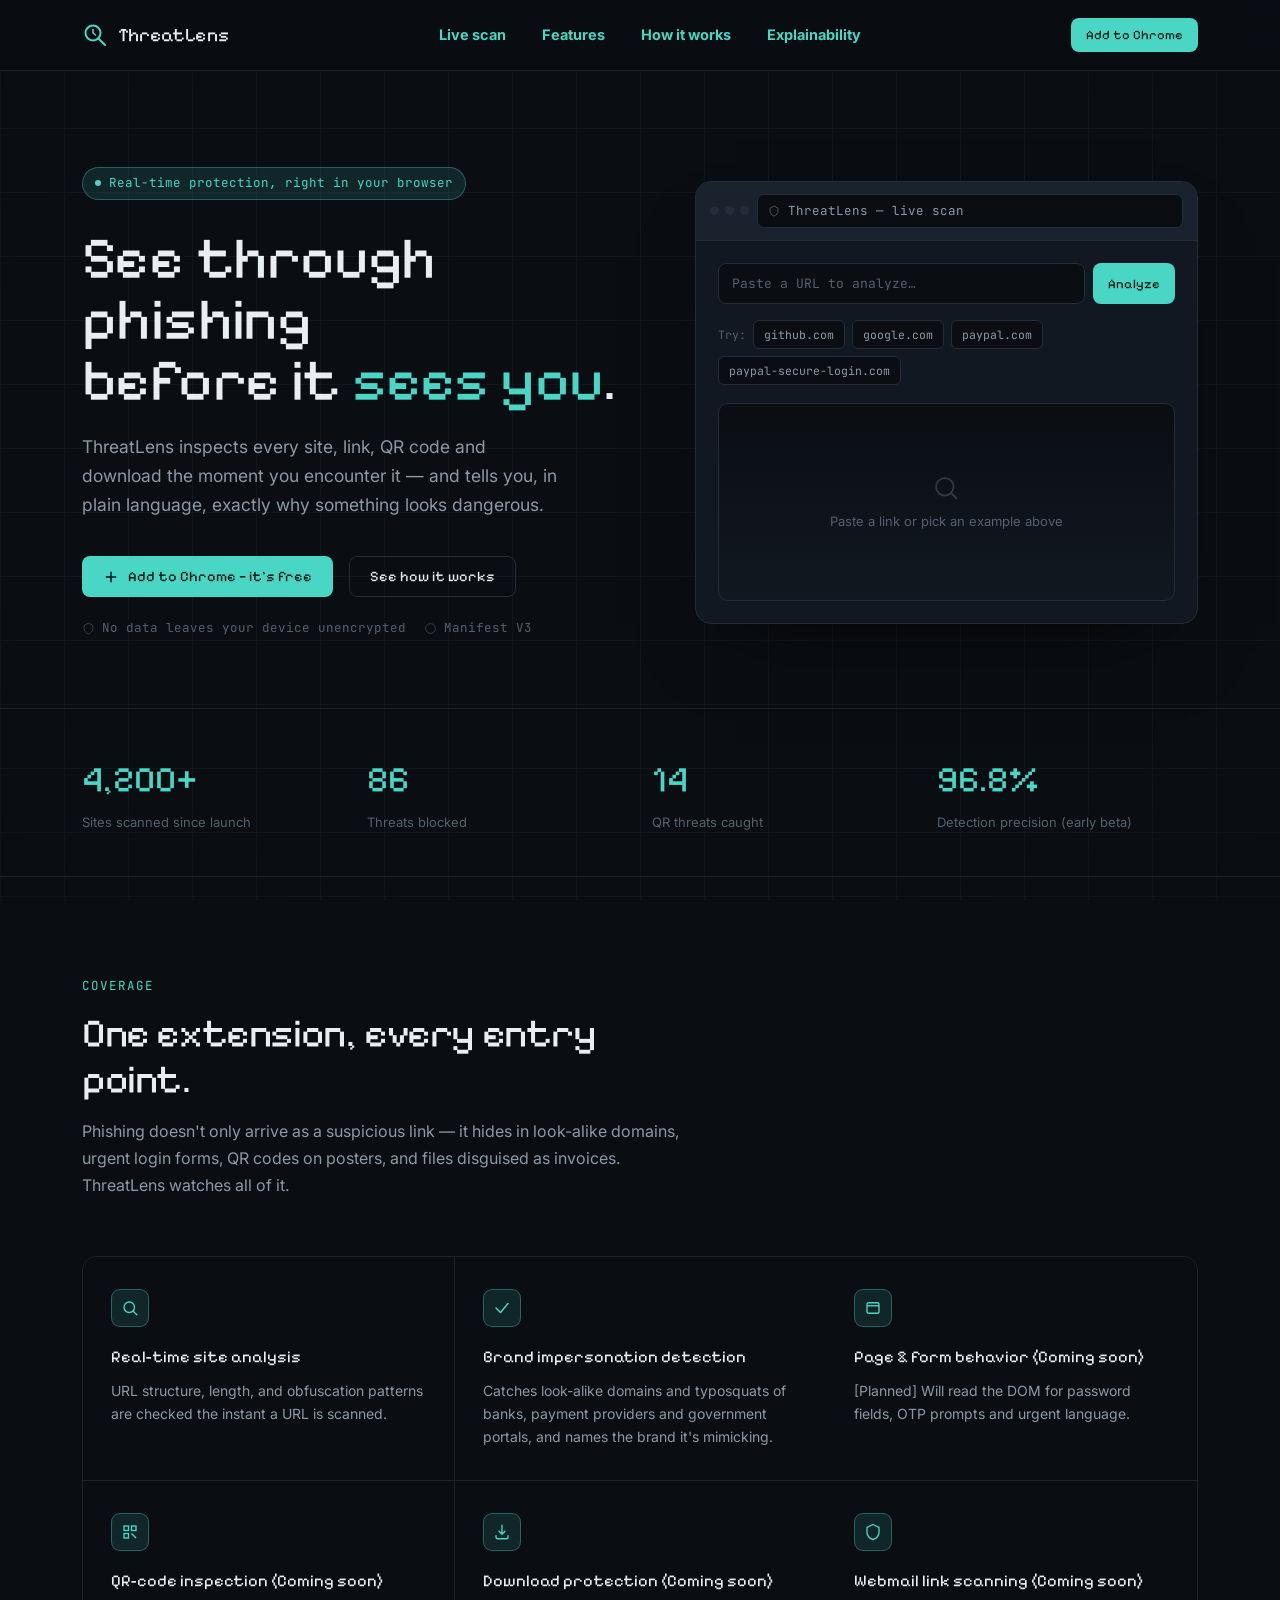
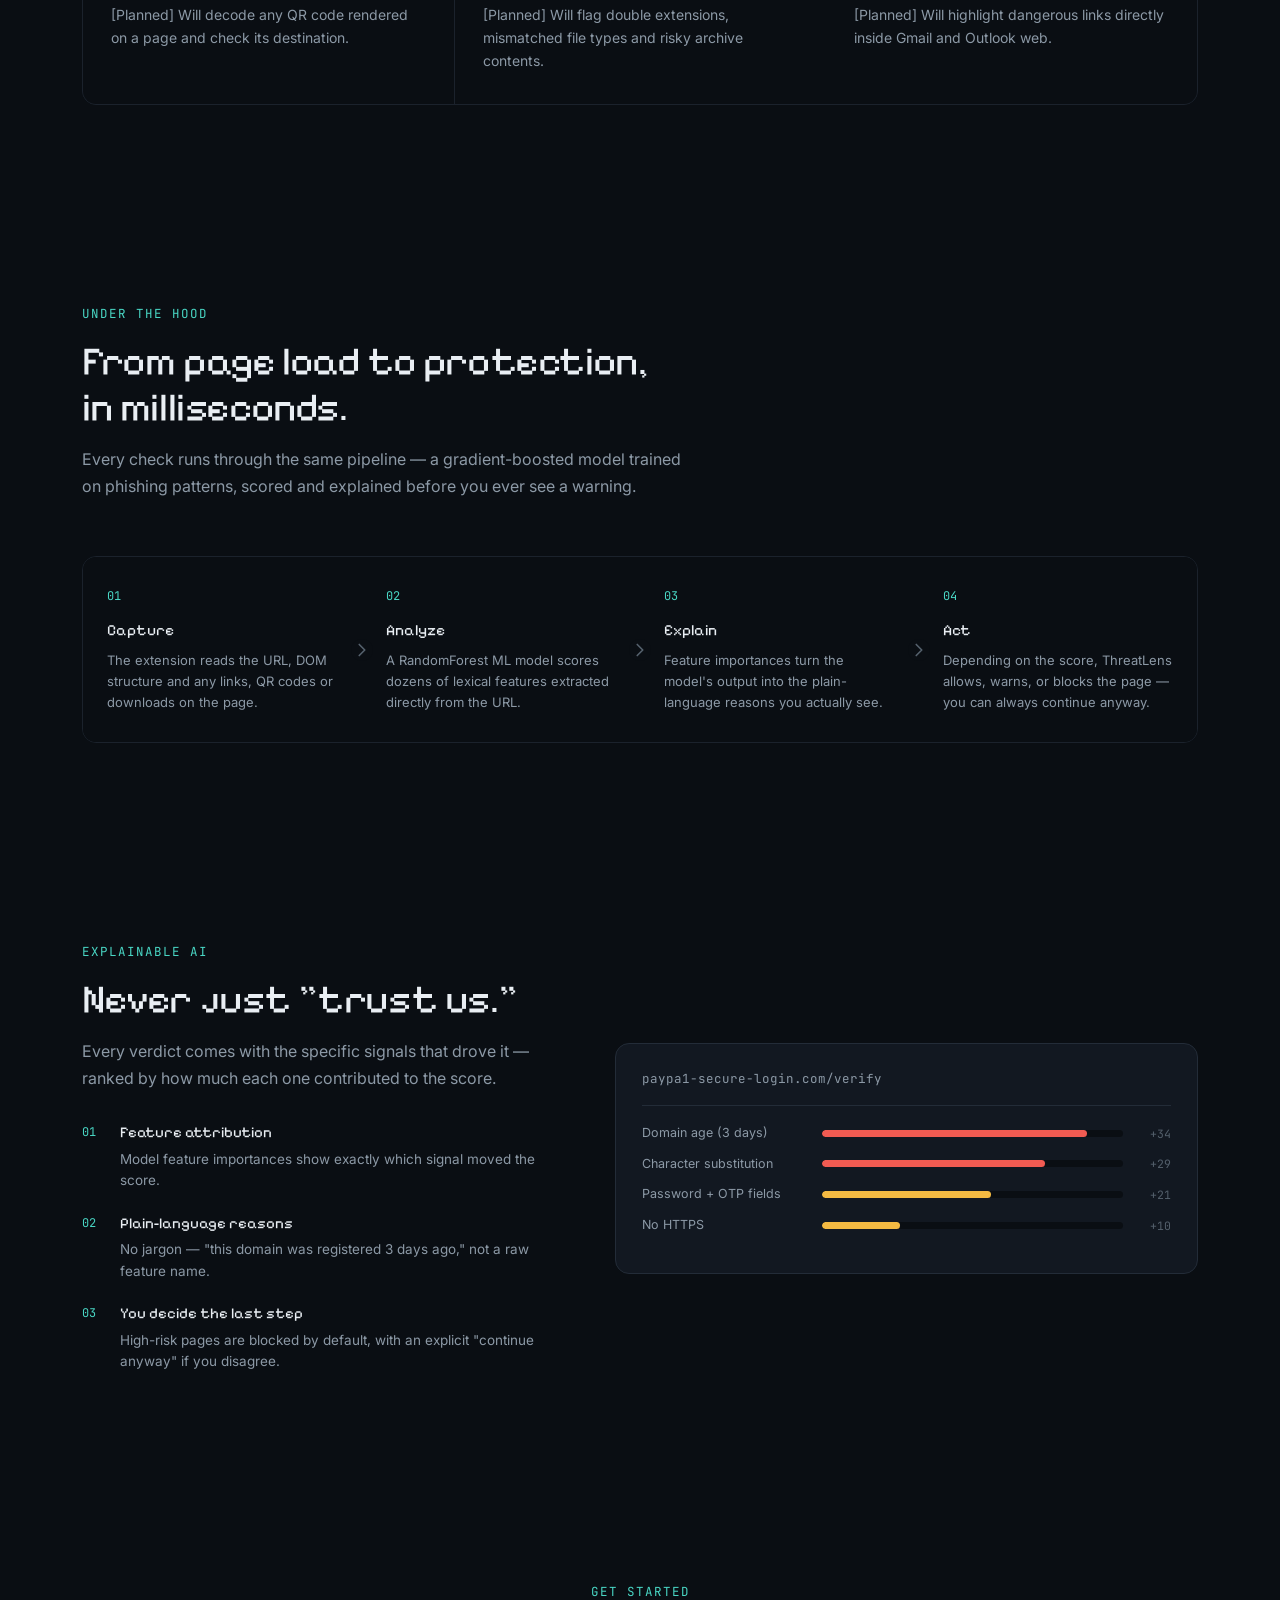
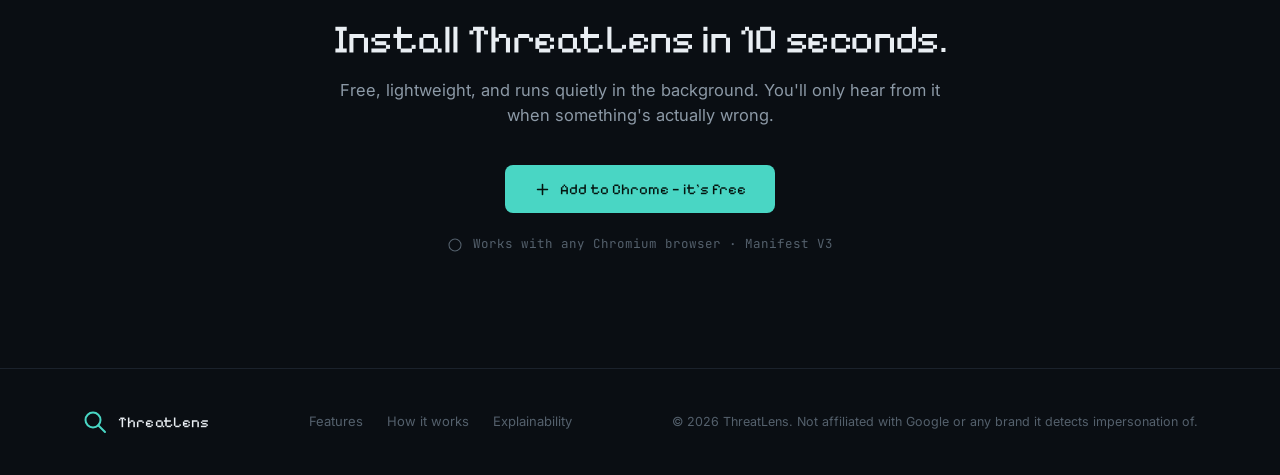
==== commit ffd79711: "Phase 6: Connect frontend to real ML backend" ====
--- a/index.html
+++ b/index.html
@@ -663,9 +663,10 @@
             </div>
             <div class="try-row">
               <span style="font-family:var(--font-mono); font-size:11.5px; color:var(--text-faint); padding-top:6px;">Try:</span>
-              <button class="try-chip" onclick="quickScan(0)">paypa1-secure-login.com</button>
-              <button class="try-chip" onclick="quickScan(2)">mail-google-support.com</button>
-              <button class="try-chip" onclick="quickScan(3)">github.com/anthropics</button>
+              <button class="try-chip" onclick="quickScan(0)">github.com</button>
+              <button class="try-chip" onclick="quickScan(1)">google.com</button>
+              <button class="try-chip" onclick="quickScan(2)">paypal.com</button>
+              <button class="try-chip" onclick="quickScan(3)">paypal-secure-login.com</button>
             </div>
             <div class="scan-stage">
               <div class="scan-line" id="scanLine"></div>
@@ -711,7 +712,7 @@
         <div class="feature">
           <div class="feature-icon"><svg viewBox="0 0 24 24" fill="none"><circle cx="11" cy="11" r="7" stroke="currentColor" stroke-width="1.8"/><line x1="16" y1="16" x2="21" y2="21" stroke="currentColor" stroke-width="1.8" stroke-linecap="round"/></svg></div>
           <h3>Real-time site analysis</h3>
-          <p>Domain age, redirect chains, obfuscated URLs and reputation signals are checked the instant a page loads — before you type a password.</p>
+          <p>URL structure, length, and obfuscation patterns are checked the instant a URL is scanned.</p>
         </div>
         <div class="feature">
           <div class="feature-icon"><svg viewBox="0 0 24 24" fill="none"><path d="M4 12l6 6L20 6" stroke="currentColor" stroke-width="2" stroke-linecap="round" stroke-linejoin="round"/></svg></div>
@@ -720,23 +721,23 @@
         </div>
         <div class="feature">
           <div class="feature-icon"><svg viewBox="0 0 24 24" fill="none"><rect x="4" y="5" width="16" height="14" rx="2" stroke="currentColor" stroke-width="1.8"/><path d="M4 9h16" stroke="currentColor" stroke-width="1.8"/></svg></div>
-          <h3>Page &amp; form behavior</h3>
-          <p>Reads the DOM for password fields, OTP prompts and urgent language — the same tells a trained analyst looks for, applied to every page.</p>
+          <h3>Page &amp; form behavior (Coming soon)</h3>
+          <p>[Planned] Will read the DOM for password fields, OTP prompts and urgent language.</p>
         </div>
         <div class="feature">
           <div class="feature-icon"><svg viewBox="0 0 24 24" fill="none"><rect x="4" y="4" width="6" height="6" stroke="currentColor" stroke-width="1.8"/><rect x="14" y="4" width="6" height="6" stroke="currentColor" stroke-width="1.8"/><rect x="4" y="14" width="6" height="6" stroke="currentColor" stroke-width="1.8"/><line x1="14" y1="14" x2="20" y2="20" stroke="currentColor" stroke-width="1.8"/></svg></div>
-          <h3>QR-code inspection</h3>
-          <p>Decodes any QR code rendered on a page and checks its destination before you ever scan it with your phone.</p>
+          <h3>QR-code inspection (Coming soon)</h3>
+          <p>[Planned] Will decode any QR code rendered on a page and check its destination.</p>
         </div>
         <div class="feature">
           <div class="feature-icon"><svg viewBox="0 0 24 24" fill="none"><path d="M12 3v12m0 0l-4-4m4 4l4-4" stroke="currentColor" stroke-width="1.8" stroke-linecap="round" stroke-linejoin="round"/><path d="M4 17v2a2 2 0 002 2h12a2 2 0 002-2v-2" stroke="currentColor" stroke-width="1.8" stroke-linecap="round"/></svg></div>
-          <h3>Download protection</h3>
-          <p>Flags double extensions, mismatched file types and risky archive contents, with hash-based reputation lookups.</p>
+          <h3>Download protection (Coming soon)</h3>
+          <p>[Planned] Will flag double extensions, mismatched file types and risky archive contents.</p>
         </div>
         <div class="feature">
           <div class="feature-icon"><svg viewBox="0 0 24 24" fill="none"><path d="M12 2l8 4v6c0 5-3.4 8.6-8 10-4.6-1.4-8-5-8-10V6l8-4z" stroke="currentColor" stroke-width="1.8"/></svg></div>
-          <h3>Webmail link scanning</h3>
-          <p>Highlights dangerous links directly inside Gmail and Outlook web, before you click through from an email.</p>
+          <h3>Webmail link scanning (Coming soon)</h3>
+          <p>[Planned] Will highlight dangerous links directly inside Gmail and Outlook web.</p>
         </div>
       </div>
     </div>
@@ -760,13 +761,13 @@
         <div class="pipe-step">
           <span class="pipe-num">02</span>
           <h4>Analyze</h4>
-          <p>An XGBoost model scores dozens of features against threat intelligence and domain reputation data.</p>
+          <p>A RandomForest ML model scores dozens of lexical features extracted directly from the URL.</p>
         </div>
         <div class="pipe-arrow"><svg viewBox="0 0 24 24" fill="none"><path d="M9 6l6 6-6 6" stroke="currentColor" stroke-width="1.8" stroke-linecap="round" stroke-linejoin="round"/></svg></div>
         <div class="pipe-step">
           <span class="pipe-num">03</span>
           <h4>Explain</h4>
-          <p>SHAP attribution turns the model's output into the plain-language reasons you actually see.</p>
+          <p>Feature importances turn the model's output into the plain-language reasons you actually see.</p>
         </div>
         <div class="pipe-arrow"><svg viewBox="0 0 24 24" fill="none"><path d="M9 6l6 6-6 6" stroke="currentColor" stroke-width="1.8" stroke-linecap="round" stroke-linejoin="round"/></svg></div>
         <div class="pipe-step">
@@ -789,7 +790,7 @@
           <div class="explain-list">
             <div class="explain-item">
               <span class="idx">01</span>
-              <div><h4>Feature attribution</h4><p>SHAP values show exactly which signal moved the score, and by how much.</p></div>
+              <div><h4>Feature attribution</h4><p>Model feature importances show exactly which signal moved the score.</p></div>
             </div>
             <div class="explain-item">
               <span class="idx">02</span>
@@ -928,28 +929,16 @@
     links.style.cssText += isOpen ? '' : 'position:absolute; top:64px; left:0; right:0; flex-direction:column; background:rgba(10,14,19,.98); padding:24px 20px; gap:18px; border-bottom:1px solid var(--border);';
   });
 
+    const BACKEND_URL = (window.location.hostname === 'localhost' || window.location.hostname === '127.0.0.1') 
+    ? 'http://127.0.0.1:5000' 
+    : 'https://threatlens-api.onrender.com'; // Change to actual production URL
+
   /* ---------- Scan demo dataset ---------- */
   const examples = [
-    { url:'paypa1-secure-login.com/verify', score:94, verdict:'DANGEROUS', reasons:[
-      'Look-alike of paypal.com (character substitution)',
-      'Domain registered 3 days ago',
-      'Password + OTP fields on a non-HTTPS page'
-    ]},
-    { url:'chase.com.account-verify.net', score:78, verdict:'HIGH RISK', reasons:[
-      'Suspicious subdomain structure mimicking a trusted brand',
-      'Urgent language detected: "account will be suspended"',
-      'No valid SSL certificate found'
-    ]},
-    { url:'mail-google-support.com', score:61, verdict:'SUSPICIOUS', reasons:[
-      'Brand keyword used in an unrelated domain',
-      'Redirect chain detected across 3 hops',
-      'Low domain reputation score'
-    ]},
-    { url:'github.com/anthropics/claude', score:4, verdict:'SAFE', reasons:[
-      'Domain matches trusted registry entry',
-      'Valid HTTPS certificate, 12-year history',
-      'No credential-harvesting indicators found'
-    ]}
+    { url:'https://github.com' },
+    { url:'https://google.com' },
+    { url:'https://paypal.com' },
+    { url:'http://paypal-secure-login.example.com' }
   ];
 
   function verdictClass(v){
@@ -959,26 +948,6 @@
     return 'v-dangerous';
   }
 
-  function heuristicScan(raw){
-    const url = raw.toLowerCase();
-    let score = 8;
-    const reasons = [];
-    if (!/^https:\/\//.test(raw) && !/^http:\/\//.test(raw)) score += 4;
-    if (url.includes('-')) { score += url.split('-').length * 4; }
-    if (/login|verify|secure|update|confirm|account/.test(url)) { score += 22; reasons.push('Contains urgency/credential-related keywords in the URL'); }
-    if (/\d/.test(url.replace(/\.(com|net|org|io)/,''))) { score += 10; reasons.push('Numeric characters substituted into a brand-like domain'); }
-    if ((url.match(/\./g) || []).length > 2) { score += 14; reasons.push('Unusual number of subdomains'); }
-    if (url.length > 40) { score += 8; reasons.push('Long, obfuscated-looking URL'); }
-    if (reasons.length === 0) reasons.push('No high-risk lexical patterns found in the URL structure');
-    reasons.push('Domain reputation lookup: no prior threat reports');
-    score = Math.max(2, Math.min(97, score));
-    let verdict = 'SAFE';
-    if (score >= 90) verdict = 'DANGEROUS';
-    else if (score >= 70) verdict = 'HIGH RISK';
-    else if (score >= 40) verdict = 'SUSPICIOUS';
-    return { url: raw, score, verdict, reasons: reasons.slice(0,3) };
-  }
-
   function renderResult(data){
     const placeholder = document.getElementById('scanPlaceholder');
     const result = document.getElementById('result');
@@ -986,46 +955,103 @@
 
     placeholder.style.display = 'none';
     line.classList.remove('active');
-    void line.offsetWidth; // restart animation
-    line.classList.add('active');
-
-    setTimeout(() => {
-      result.className = 'result show ' + verdictClass(data.verdict);
-      document.getElementById('verdictBadge').textContent = data.verdict;
-
-      const reasonsList = document.getElementById('reasonsList');
-      reasonsList.innerHTML = '';
+    
+    result.className = 'result show ' + verdictClass(data.verdict);
+    document.getElementById('verdictBadge').textContent = data.verdict;
+
+    const reasonsList = document.getElementById('reasonsList');
+    reasonsList.innerHTML = '';
+    
+    if (data.reasons && data.reasons.length > 0) {
       data.reasons.forEach(r => {
         const div = document.createElement('div');
         div.className = 'reason';
         div.innerHTML = '<svg viewBox="0 0 24 24" fill="none"><circle cx="12" cy="12" r="9" stroke="currentColor" stroke-width="1.6"/><path d="M12 8v5M12 16h.01" stroke="currentColor" stroke-width="1.8" stroke-linecap="round"/></svg><span>' + r + '</span>';
         reasonsList.appendChild(div);
       });
-
-      // animate score count-up
-      const scoreEl = document.getElementById('scoreNum');
-      let cur = 0;
-      const target = data.score;
-      const step = Math.max(1, Math.round(target / 24));
-      const iv = setInterval(() => {
-        cur += step;
-        if (cur >= target){ cur = target; clearInterval(iv); }
-        scoreEl.textContent = cur;
-      }, 16);
-    }, 550);
-  }
-
-  function runScan(){
+    }
+
+    let expContainer = document.getElementById('explanationsContainer');
+    if (!expContainer) {
+       expContainer = document.createElement('div');
+       expContainer.id = 'explanationsContainer';
+       expContainer.style.marginTop = '24px';
+       expContainer.style.paddingTop = '16px';
+       expContainer.style.borderTop = '1px solid var(--border)';
+       result.appendChild(expContainer);
+    }
+    
+    let expHTML = '<div style="font-size:12px; font-weight:600; text-transform:uppercase; color:var(--text-faint); margin-bottom:12px;">Why this score?</div>';
+    expHTML += '<div style="display:flex; flex-direction:column; gap:8px;">';
+    
+    if (data.explanations && data.explanations.length > 0) {
+      data.explanations.forEach(exp => {
+        expHTML += `
+          <div style="display:flex; justify-content:space-between; align-items:center; font-size:13px;">
+            <span style="color:var(--text);">${exp.feature}</span>
+            <span style="color:var(--text-faint);">${exp.value} (Imp: ${exp.importance})</span>
+          </div>
+        `;
+      });
+    } else {
+       expHTML += '<div style="font-size:13px; color:var(--text-faint);">No specific indicators found.</div>';
+    }
+    expHTML += '</div>';
+    expContainer.innerHTML = expHTML;
+
+    const scoreEl = document.getElementById('scoreNum');
+    let cur = 0;
+    const target = data.risk_score || 0;
+    const step = Math.max(1, Math.round(target / 24));
+    const iv = setInterval(() => {
+      cur += step;
+      if (cur >= target){ cur = target; clearInterval(iv); }
+      scoreEl.textContent = cur;
+    }, 16);
+  }
+
+  async function runScan(){
     const input = document.getElementById('urlInput');
     const val = input.value.trim();
     if (!val) { input.focus(); return; }
-    const match = examples.find(e => val.toLowerCase().includes(e.url.split('/')[0]));
-    renderResult(match || heuristicScan(val));
+
+    const placeholder = document.getElementById('scanPlaceholder');
+    const result = document.getElementById('result');
+    const line = document.getElementById('scanLine');
+
+    result.classList.remove('show');
+    placeholder.style.display = 'flex';
+    placeholder.innerHTML = '<span>Analyzing URL...</span>';
+    line.classList.remove('active');
+    void line.offsetWidth; 
+    line.classList.add('active');
+
+    try {
+      const response = await fetch(`${BACKEND_URL}/api/scan`, {
+        method: 'POST',
+        headers: { 'Content-Type': 'application/json' },
+        body: JSON.stringify({ url: val })
+      });
+
+      if (!response.ok) {
+        throw new Error('ThreatLens API is unavailable.');
+      }
+
+      const data = await response.json();
+      if (!data.success) {
+        throw new Error(data.error || 'Please enter a valid URL.');
+      }
+
+      renderResult(data);
+    } catch (err) {
+      line.classList.remove('active');
+      placeholder.innerHTML = `<span style="color:var(--danger)">${err.message || 'Scan timed out. Please try again.'}</span>`;
+    }
   }
 
   function quickScan(i){
     document.getElementById('urlInput').value = examples[i].url;
-    renderResult(examples[i]);
+    runScan();
   }
 
   document.getElementById('urlInput').addEventListener('keydown', (e) => {
@@ -1094,7 +1120,7 @@
     },
     {
       title: 'Analyze',
-      desc: 'An XGBoost model scores dozens of features — domain age, redirect chains, look-alike characters, form behavior — against live threat-intelligence and reputation data.',
+      desc: 'A RandomForest model scores dozens of lexical features — URL length, suspicious keywords, look-alike characters, and entropy.',
       icon: '<svg viewBox="0 0 24 24" fill="none"><circle cx="11" cy="11" r="7.5" stroke="currentColor" stroke-width="1.8"/><line x1="16.2" y1="16.2" x2="21" y2="21" stroke="currentColor" stroke-width="1.8" stroke-linecap="round"/></svg>'
     },
     {
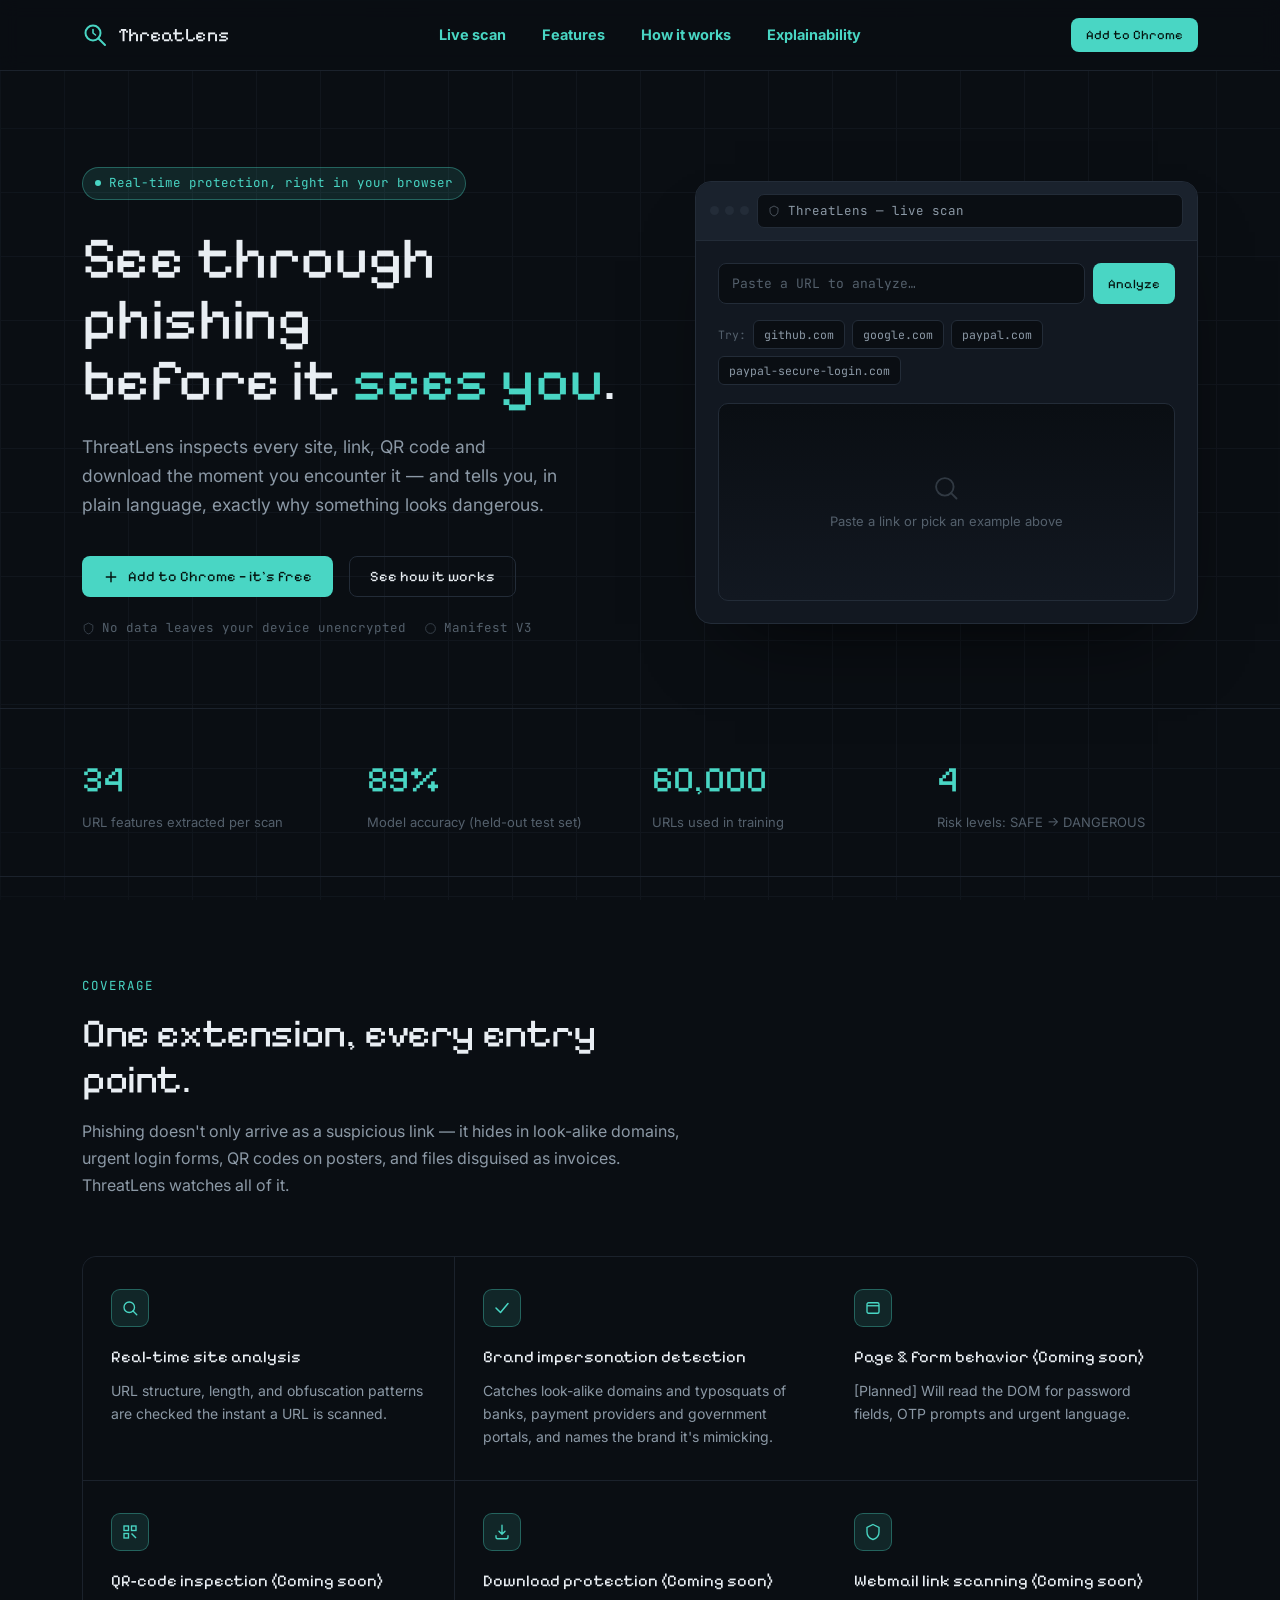
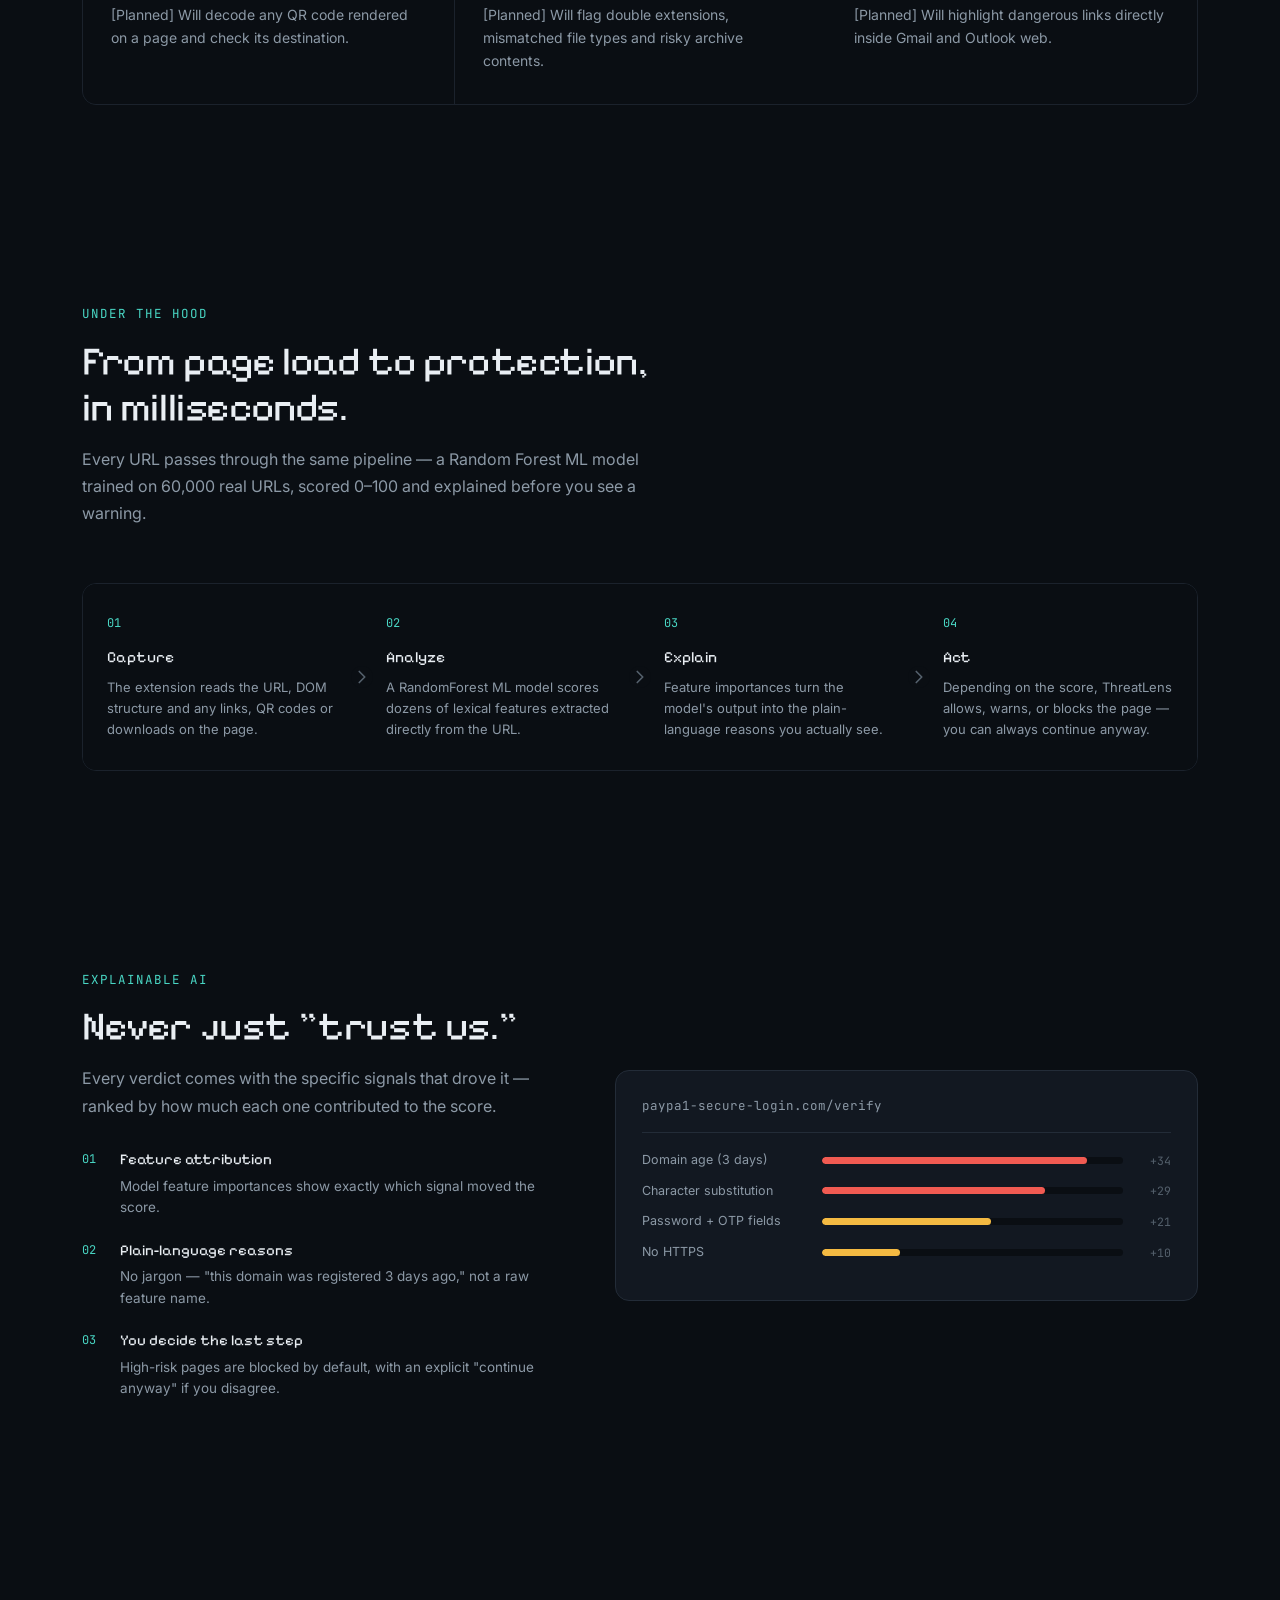
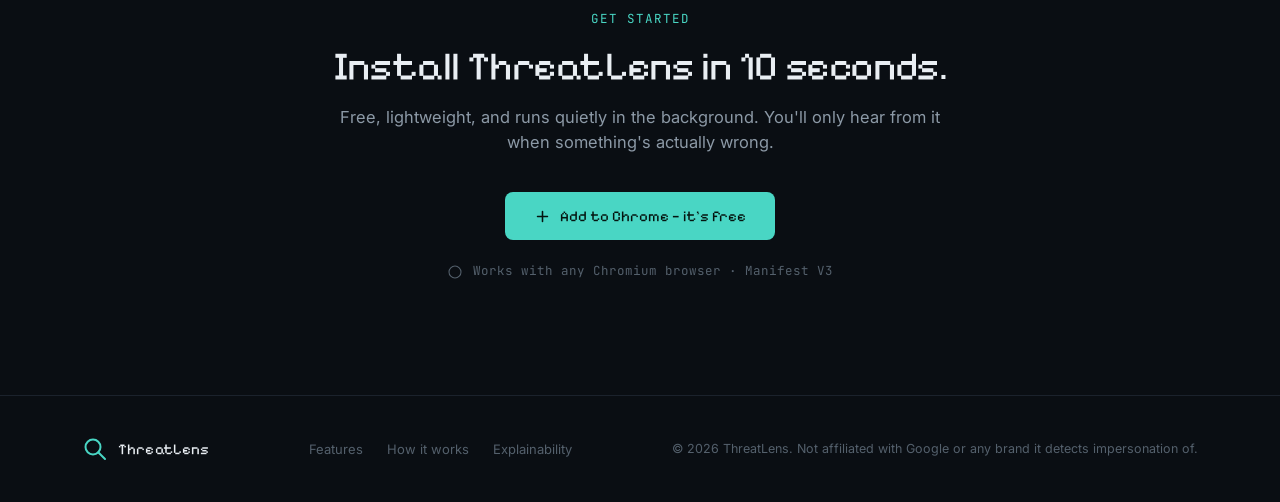
==== commit 4b1bdbe7: "Phase 10: Final SIH Polish — real stats, audit fixes, comprehensive README" ====
--- a/index.html
+++ b/index.html
@@ -692,10 +692,10 @@
   <section class="stats">
     <div class="wrap">
       <div class="stats-row">
-        <div class="stat"><div class="num"><span class="accent" data-count="4200" data-suffix="+">0</span></div><div class="label">Sites scanned since launch</div></div>
-        <div class="stat"><div class="num"><span class="accent" data-count="86">0</span></div><div class="label">Threats blocked</div></div>
-        <div class="stat"><div class="num"><span class="accent" data-count="14">0</span></div><div class="label">QR threats caught</div></div>
-        <div class="stat"><div class="num"><span class="accent" data-count="96" data-suffix=".8%">0</span></div><div class="label">Detection precision (early beta)</div></div>
+        <div class="stat"><div class="num"><span class="accent" data-count="34">0</span></div><div class="label">URL features extracted per scan</div></div>
+        <div class="stat"><div class="num"><span class="accent" data-count="89" data-suffix="%">0</span></div><div class="label">Model accuracy (held-out test set)</div></div>
+        <div class="stat"><div class="num"><span class="accent" data-count="60000">0</span></div><div class="label">URLs used in training</div></div>
+        <div class="stat"><div class="num"><span class="accent" data-count="4">0</span></div><div class="label">Risk levels: SAFE → DANGEROUS</div></div>
       </div>
     </div>
   </section>
@@ -749,7 +749,7 @@
       <div class="section-head">
         <span class="kicker">Under the hood</span>
         <h2>From page load to protection, in milliseconds.</h2>
-        <p class="section-desc">Every check runs through the same pipeline — a gradient-boosted model trained on phishing patterns, scored and explained before you ever see a warning.</p>
+        <p class="section-desc">Every URL passes through the same pipeline — a Random Forest ML model trained on 60,000 real URLs, scored 0–100 and explained before you see a warning.</p>
       </div>
       <div class="pipeline">
         <div class="pipe-step">
@@ -929,9 +929,10 @@
     links.style.cssText += isOpen ? '' : 'position:absolute; top:64px; left:0; right:0; flex-direction:column; background:rgba(10,14,19,.98); padding:24px 20px; gap:18px; border-bottom:1px solid var(--border);';
   });
 
-    const BACKEND_URL = (window.location.hostname === 'localhost' || window.location.hostname === '127.0.0.1') 
-    ? 'http://127.0.0.1:5000' 
-    : 'https://threatlens-api.onrender.com'; // Change to actual production URL
+  // BACKEND_URL: auto-selects local or deployed Render URL.
+  const BACKEND_URL = (window.location.hostname === 'localhost' || window.location.hostname === '127.0.0.1')
+    ? 'http://127.0.0.1:5000'
+    : 'https://sih-l2l2.onrender.com';
 
   /* ---------- Scan demo dataset ---------- */
   const examples = [
@@ -999,6 +1000,31 @@
     expHTML += '</div>';
     expContainer.innerHTML = expHTML;
 
+
+    let actionContainer = document.getElementById('preventionActionContainer');
+    if (actionContainer) actionContainer.remove();
+    
+    if (data.risk_score >= 60) {
+        actionContainer = document.createElement('div');
+        actionContainer.id = 'preventionActionContainer';
+        actionContainer.style.marginTop = '24px';
+        actionContainer.style.padding = '16px';
+        actionContainer.style.background = data.risk_score >= 80 ? 'rgba(208,2,27,0.1)' : 'rgba(255,75,75,0.1)';
+        actionContainer.style.border = '1px solid ' + (data.risk_score >= 80 ? 'rgba(208,2,27,0.3)' : 'rgba(255,75,75,0.3)');
+        actionContainer.style.borderRadius = '6px';
+        actionContainer.style.textAlign = 'center';
+        
+        const titleText = data.risk_score >= 80 ? 'DANGEROUS THREAT DETECTED' : 'HIGH RISK DETECTED';
+        const color = data.risk_score >= 80 ? 'var(--danger)' : 'var(--high)';
+        
+        actionContainer.innerHTML = `
+            <div style="color: ${color}; font-weight: bold; font-size: 14px; margin-bottom: 8px; letter-spacing: 0.5px;">⚠ ${titleText}</div>
+            <p style="font-size: 13px; color: var(--text); margin-bottom: 12px; line-height: 1.4;">ThreatLens extension would automatically block this page to protect your data.</p>
+            <button class="btn btn-primary" style="width: 100%; justify-content: center; background: ${color}; color: #fff; border: none;" onclick="openInstallModal()">Protect yourself</button>
+        `;
+        
+        result.appendChild(actionContainer);
+    }
     const scoreEl = document.getElementById('scoreNum');
     let cur = 0;
     const target = data.risk_score || 0;
@@ -1125,7 +1151,7 @@
     },
     {
       title: 'Explain',
-      desc: 'SHAP attribution breaks the model\'s score down into the specific signals that drove it, then turns those into the plain-language reasons you actually read.',
+      desc: 'Intrinsic feature attribution breaks the model\'s score down into the specific signals that drove it — showing exactly which URL characteristics raised or lowered the risk.',
       icon: '<svg viewBox="0 0 24 24" fill="none"><path d="M12 3v12m0 0l-4-4m4 4l4-4" stroke="currentColor" stroke-width="1.8" stroke-linecap="round" stroke-linejoin="round"/><path d="M4 17v2a2 2 0 002 2h12a2 2 0 002-2v-2" stroke="currentColor" stroke-width="1.8" stroke-linecap="round"/></svg>'
     },
     {
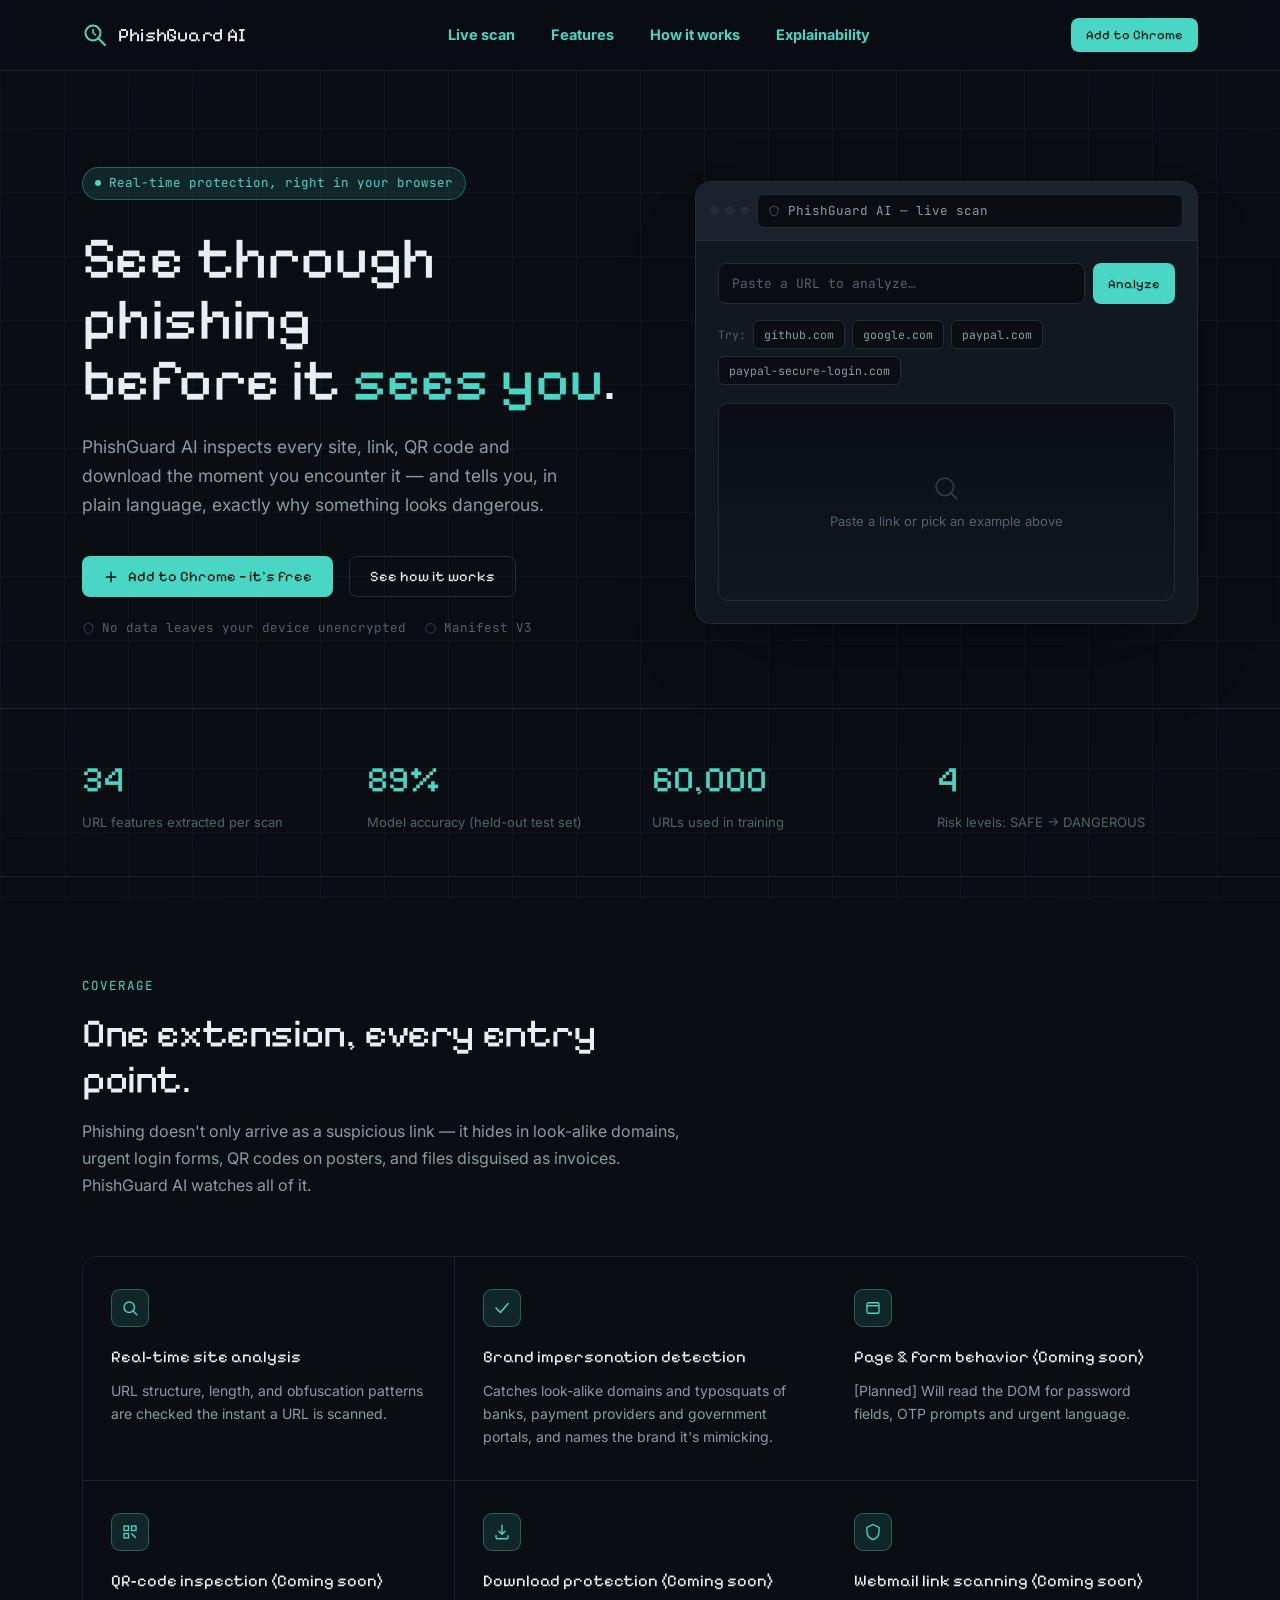
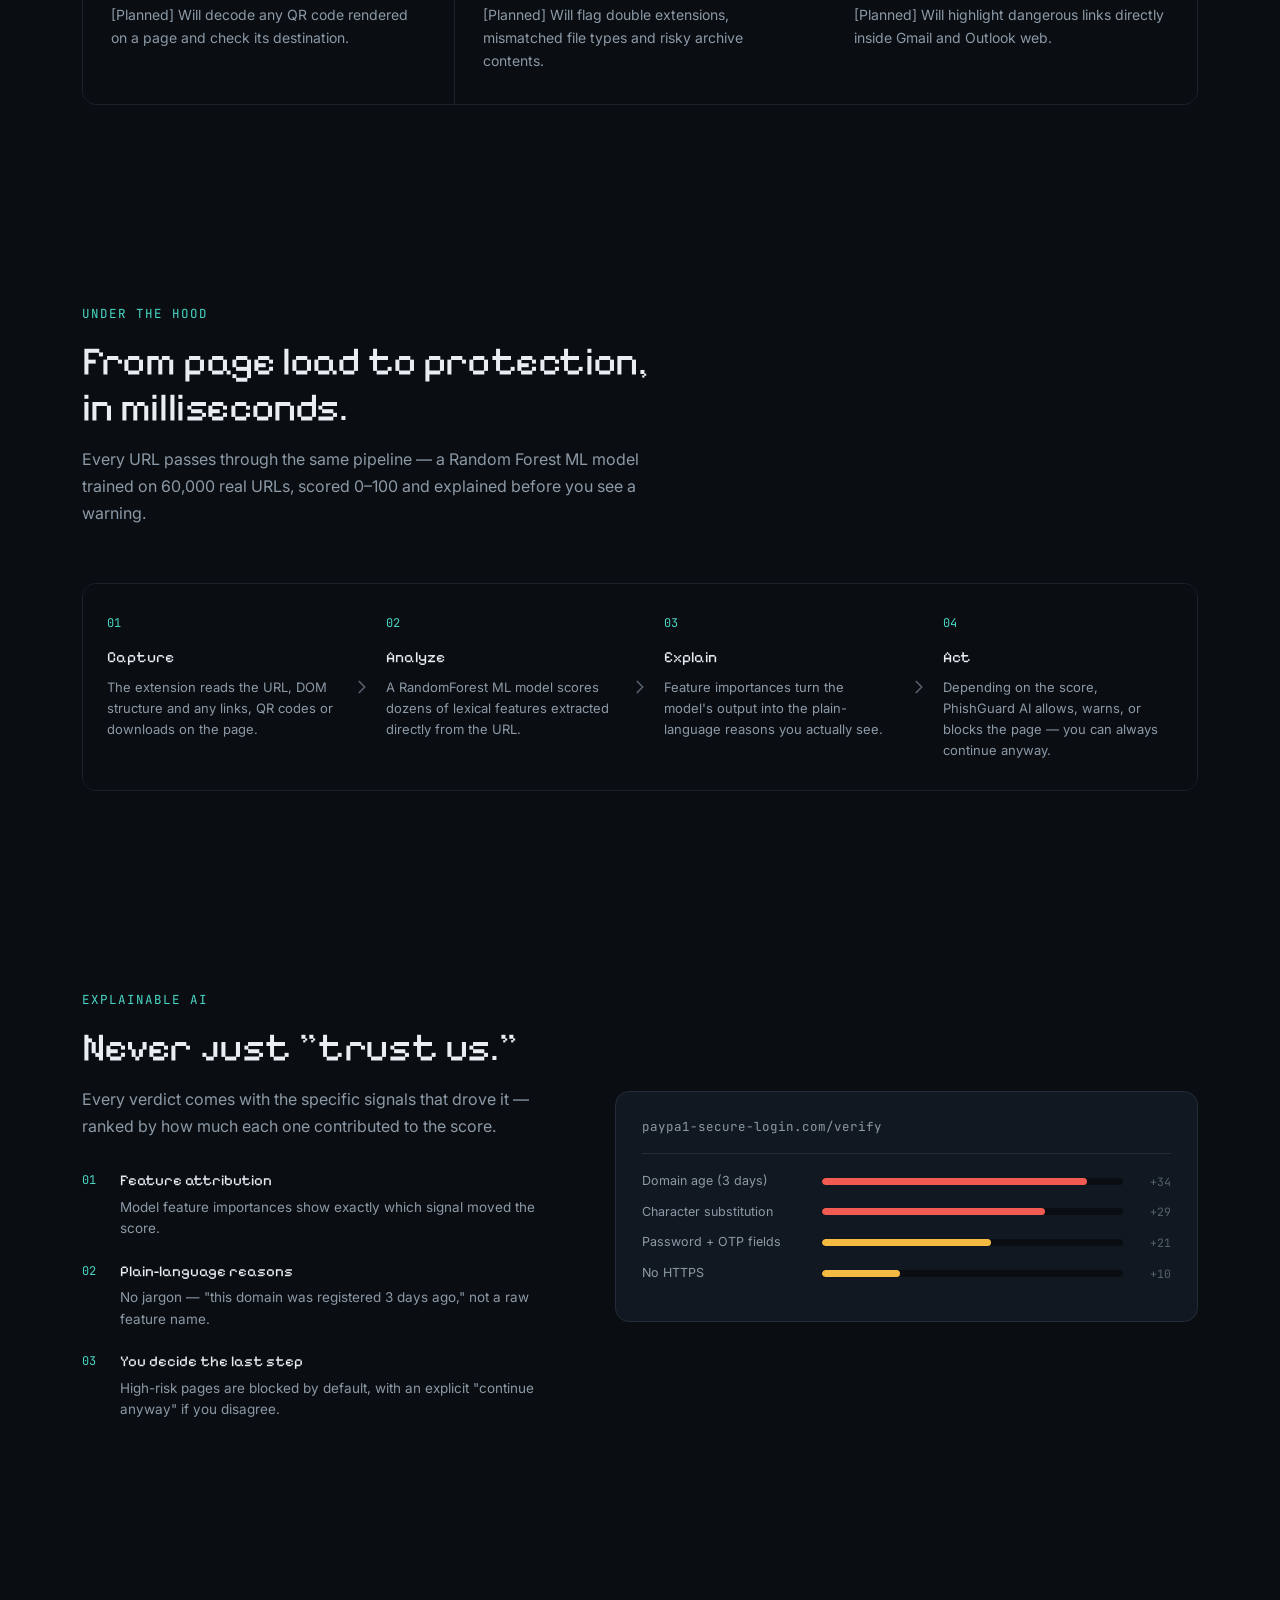
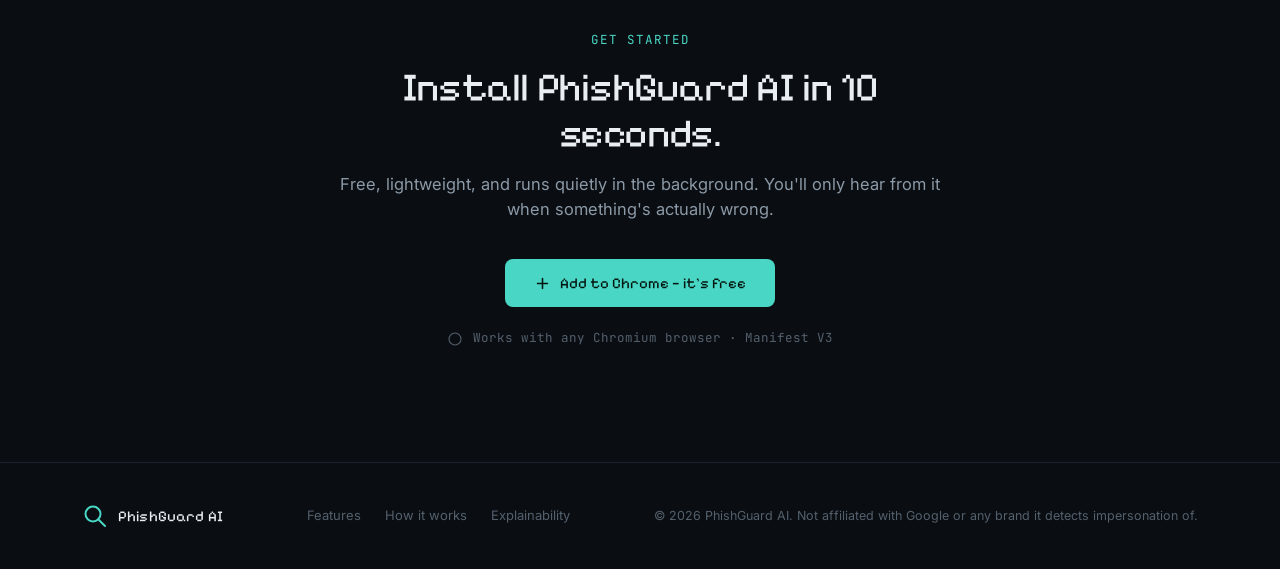
==== commit 599c9e5c: "Refactor: Rename project from ThreatLens to PhishGuard AI" ====
--- a/index.html
+++ b/index.html
@@ -3,8 +3,8 @@
 <head>
 <meta charset="UTF-8" />
 <meta name="viewport" content="width=device-width, initial-scale=1.0" />
-<title>ThreatLens — See through phishing before it sees you</title>
-<meta name="description" content="ThreatLens is a Chrome extension that analyzes every site, link, QR code and download in real time — and shows you exactly why something looks dangerous." />
+<title>PhishGuard AI — See through phishing before it sees you</title>
+<meta name="description" content="PhishGuard AI is a Chrome extension that analyzes every site, link, QR code and download in real time — and shows you exactly why something looks dangerous." />
 <link rel="preconnect" href="https://fonts.googleapis.com">
 <link rel="preconnect" href="https://fonts.gstatic.com" crossorigin>
 <link href="https://fonts.googleapis.com/css2?family=Pixelify+Sans:wght@400;500;600;700&family=Inter:wght@400;500;600;700&family=JetBrains+Mono:wght@400;500;600&display=swap" rel="stylesheet">
@@ -608,7 +608,7 @@
         <line x1="16.2" y1="16.2" x2="23" y2="23" stroke="#49D6C4" stroke-width="2" stroke-linecap="round"/>
         <path d="M11 7.5V11L13.5 13" stroke="#49D6C4" stroke-width="1.6" stroke-linecap="round" stroke-linejoin="round"/>
       </svg>
-      ThreatLens
+      PhishGuard AI
     </div>
     <div class="nav-links">
       <a href="#scanner">Live scan</a>
@@ -633,7 +633,7 @@
         <div>
           <span class="eyebrow"><span class="dot"></span> Real-time protection, right in your browser</span>
           <h1>See through phishing<br>before it <span class="accent-word">sees you</span>.</h1>
-          <p class="hero-sub">ThreatLens inspects every site, link, QR code and download the moment you encounter it — and tells you, in plain language, exactly why something looks dangerous.</p>
+          <p class="hero-sub">PhishGuard AI inspects every site, link, QR code and download the moment you encounter it — and tells you, in plain language, exactly why something looks dangerous.</p>
           <div class="hero-actions">
             <button class="btn btn-primary" onclick="openInstallModal()">
               <svg width="16" height="16" viewBox="0 0 24 24" fill="none"><path d="M12 5v14M5 12h14" stroke="currentColor" stroke-width="2.2" stroke-linecap="round"/></svg>
@@ -653,7 +653,7 @@
             <div class="dots"><i></i><i></i><i></i></div>
             <div class="scanner-bar">
               <svg viewBox="0 0 24 24" fill="none"><path d="M12 2l8 4v6c0 5-3.4 8.6-8 10-4.6-1.4-8-5-8-10V6l8-4z" stroke="currentColor" stroke-width="1.6"/></svg>
-              ThreatLens — live scan
+              PhishGuard AI — live scan
             </div>
           </div>
           <div class="scanner-body">
@@ -706,7 +706,7 @@
       <div class="section-head">
         <span class="kicker">Coverage</span>
         <h2>One extension, every entry point.</h2>
-        <p class="section-desc">Phishing doesn't only arrive as a suspicious link — it hides in look-alike domains, urgent login forms, QR codes on posters, and files disguised as invoices. ThreatLens watches all of it.</p>
+        <p class="section-desc">Phishing doesn't only arrive as a suspicious link — it hides in look-alike domains, urgent login forms, QR codes on posters, and files disguised as invoices. PhishGuard AI watches all of it.</p>
       </div>
       <div class="feature-grid">
         <div class="feature">
@@ -773,7 +773,7 @@
         <div class="pipe-step">
           <span class="pipe-num">04</span>
           <h4>Act</h4>
-          <p>Depending on the score, ThreatLens allows, warns, or blocks the page — you can always continue anyway.</p>
+          <p>Depending on the score, PhishGuard AI allows, warns, or blocks the page — you can always continue anyway.</p>
         </div>
       </div>
     </div>
@@ -818,7 +818,7 @@
     <div class="wrap">
       <div class="cta-box">
         <span class="kicker">Get started</span>
-        <h2>Install ThreatLens in 10 seconds.</h2>
+        <h2>Install PhishGuard AI in 10 seconds.</h2>
         <p>Free, lightweight, and runs quietly in the background. You'll only hear from it when something's actually wrong.</p>
         <button class="btn btn-primary" onclick="openInstallModal()" style="padding:14px 28px; font-size:15px;">
           <svg width="17" height="17" viewBox="0 0 24 24" fill="none"><path d="M12 5v14M5 12h14" stroke="currentColor" stroke-width="2.2" stroke-linecap="round"/></svg>
@@ -841,14 +841,14 @@
           <circle cx="11" cy="11" r="7.5" stroke="#49D6C4" stroke-width="2"/>
           <line x1="16.2" y1="16.2" x2="23" y2="23" stroke="#49D6C4" stroke-width="2" stroke-linecap="round"/>
         </svg>
-        ThreatLens
+        PhishGuard AI
       </div>
       <div class="footer-links">
         <a href="#features">Features</a>
         <a href="#pipeline">How it works</a>
         <a href="#explain">Explainability</a>
       </div>
-      <div class="footer-note">© 2026 ThreatLens. Not affiliated with Google or any brand it detects impersonation of.</div>
+      <div class="footer-note">© 2026 PhishGuard AI. Not affiliated with Google or any brand it detects impersonation of.</div>
     </div>
   </div>
 </footer>
@@ -864,7 +864,7 @@
       <div class="modal-icon">
         <svg viewBox="0 0 24 24" fill="none"><circle cx="11" cy="11" r="7.5" stroke="currentColor" stroke-width="1.8"/><line x1="16.2" y1="16.2" x2="21" y2="21" stroke="currentColor" stroke-width="1.8" stroke-linecap="round"/></svg>
       </div>
-      <h3>Add "ThreatLens" to Chrome?</h3>
+      <h3>Add "PhishGuard AI" to Chrome?</h3>
       <p>It will be able to:</p>
       <div class="perm-list">
         <div class="perm-item"><svg viewBox="0 0 24 24" fill="none"><path d="M4 12l6 6L20 6" stroke="currentColor" stroke-width="2" stroke-linecap="round" stroke-linejoin="round"/></svg>Read and analyze site content as pages load</div>
@@ -881,7 +881,7 @@
       <div class="modal-icon" style="background:rgba(62,216,143,.14); border-color:rgba(62,216,143,.35);">
         <svg viewBox="0 0 24 24" fill="none" stroke="#3ED88F"><path d="M4 12l6 6L20 6" stroke-width="2.4" stroke-linecap="round" stroke-linejoin="round"/></svg>
       </div>
-      <h3>ThreatLens is on guard.</h3>
+      <h3>PhishGuard AI is on guard.</h3>
       <p>You're set — it'll scan sites, links, QR codes and downloads automatically from here on.<br><br><span style="color:var(--text-faint); font-size:12px;">Demo experience — the live Chrome Web Store listing is on its way.</span></p>
       <button class="btn btn-primary" onclick="closeInstallModal()" style="width:100%; justify-content:center;">Done</button>
     </div>
@@ -1019,7 +1019,7 @@
         
         actionContainer.innerHTML = `
             <div style="color: ${color}; font-weight: bold; font-size: 14px; margin-bottom: 8px; letter-spacing: 0.5px;">⚠ ${titleText}</div>
-            <p style="font-size: 13px; color: var(--text); margin-bottom: 12px; line-height: 1.4;">ThreatLens extension would automatically block this page to protect your data.</p>
+            <p style="font-size: 13px; color: var(--text); margin-bottom: 12px; line-height: 1.4;">PhishGuard AI extension would automatically block this page to protect your data.</p>
             <button class="btn btn-primary" style="width: 100%; justify-content: center; background: ${color}; color: #fff; border: none;" onclick="openInstallModal()">Protect yourself</button>
         `;
         
@@ -1060,7 +1060,7 @@
       });
 
       if (!response.ok) {
-        throw new Error('ThreatLens API is unavailable.');
+        throw new Error('PhishGuard AI API is unavailable.');
       }
 
       const data = await response.json();
@@ -1156,7 +1156,7 @@
     },
     {
       title: 'Act',
-      desc: 'Depending on the score, ThreatLens quietly allows the page, shows a warning, or blocks it outright — with an explicit "continue anyway" if you disagree with the call.',
+      desc: 'Depending on the score, PhishGuard AI quietly allows the page, shows a warning, or blocks it outright — with an explicit "continue anyway" if you disagree with the call.',
       icon: '<svg viewBox="0 0 24 24" fill="none"><path d="M12 2l8 4v6c0 5-3.4 8.6-8 10-4.6-1.4-8-5-8-10V6l8-4z" stroke="currentColor" stroke-width="1.8"/></svg>'
     }
   ];
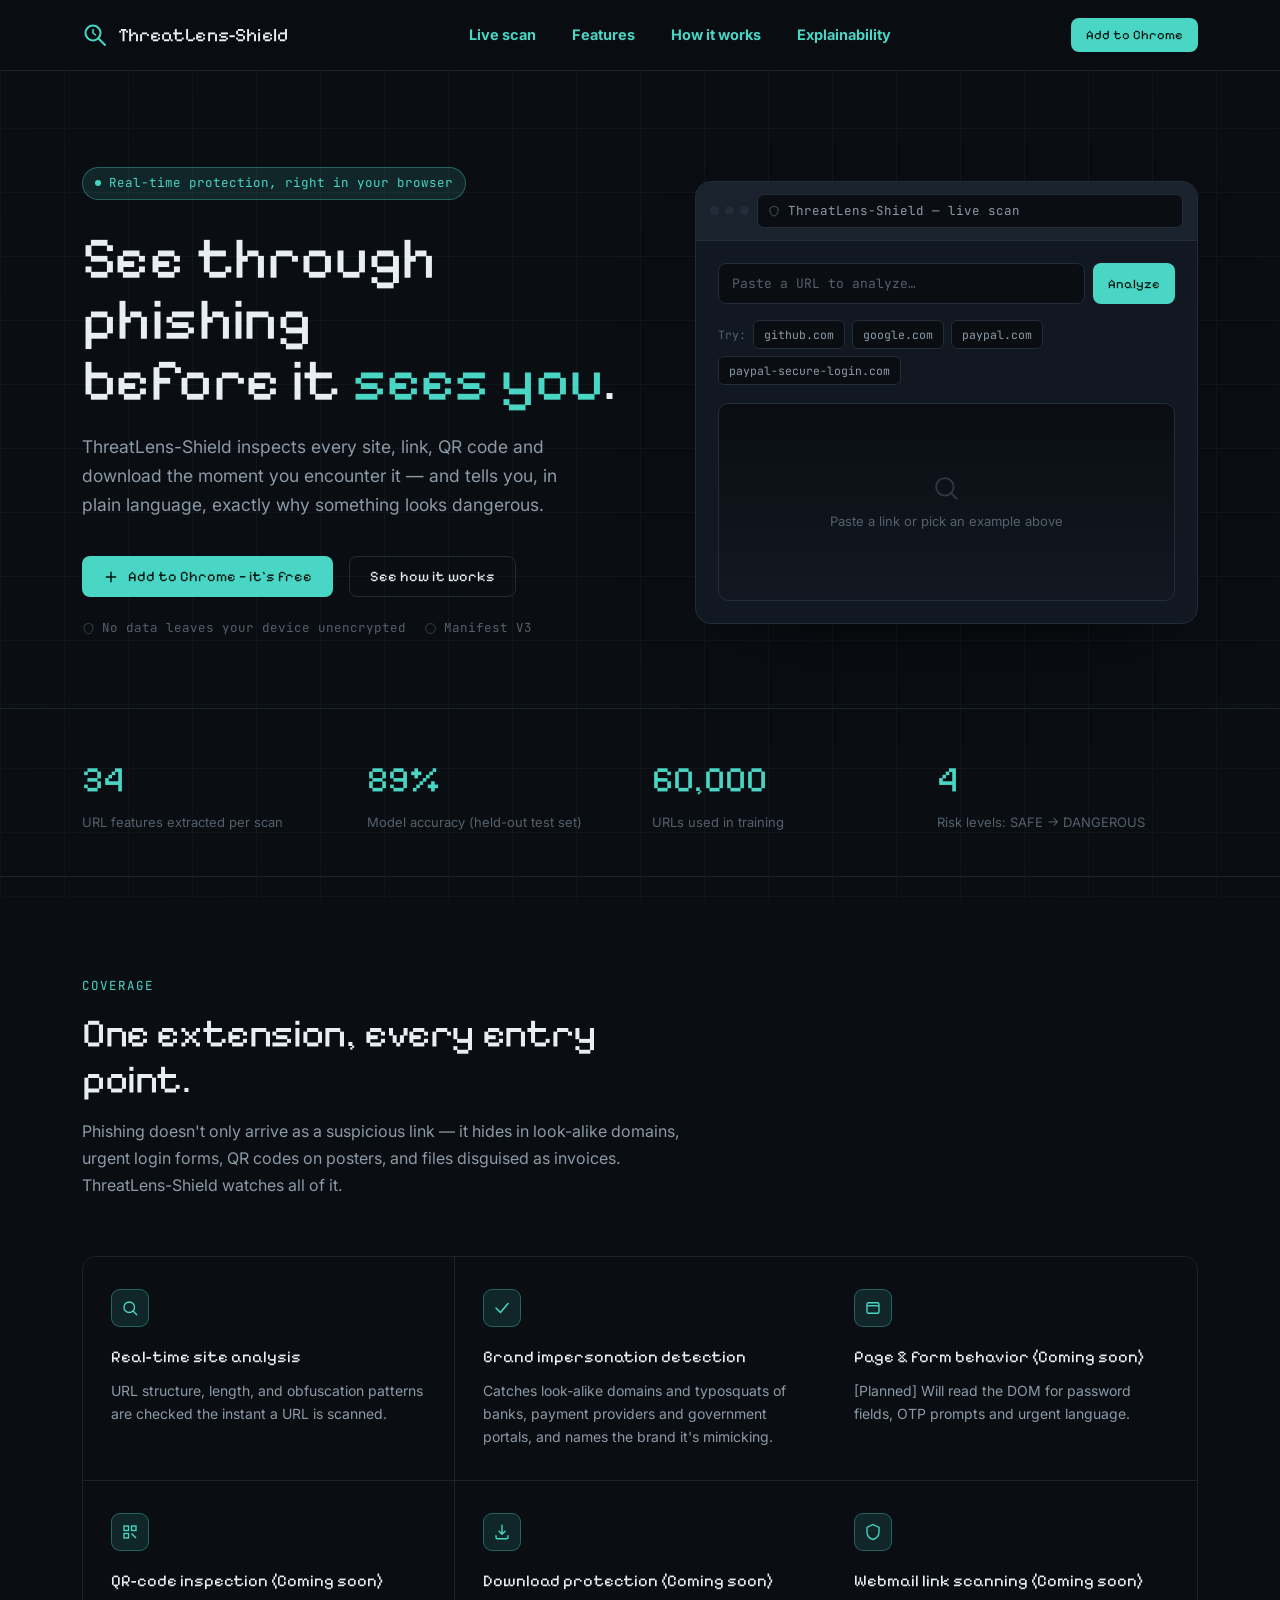
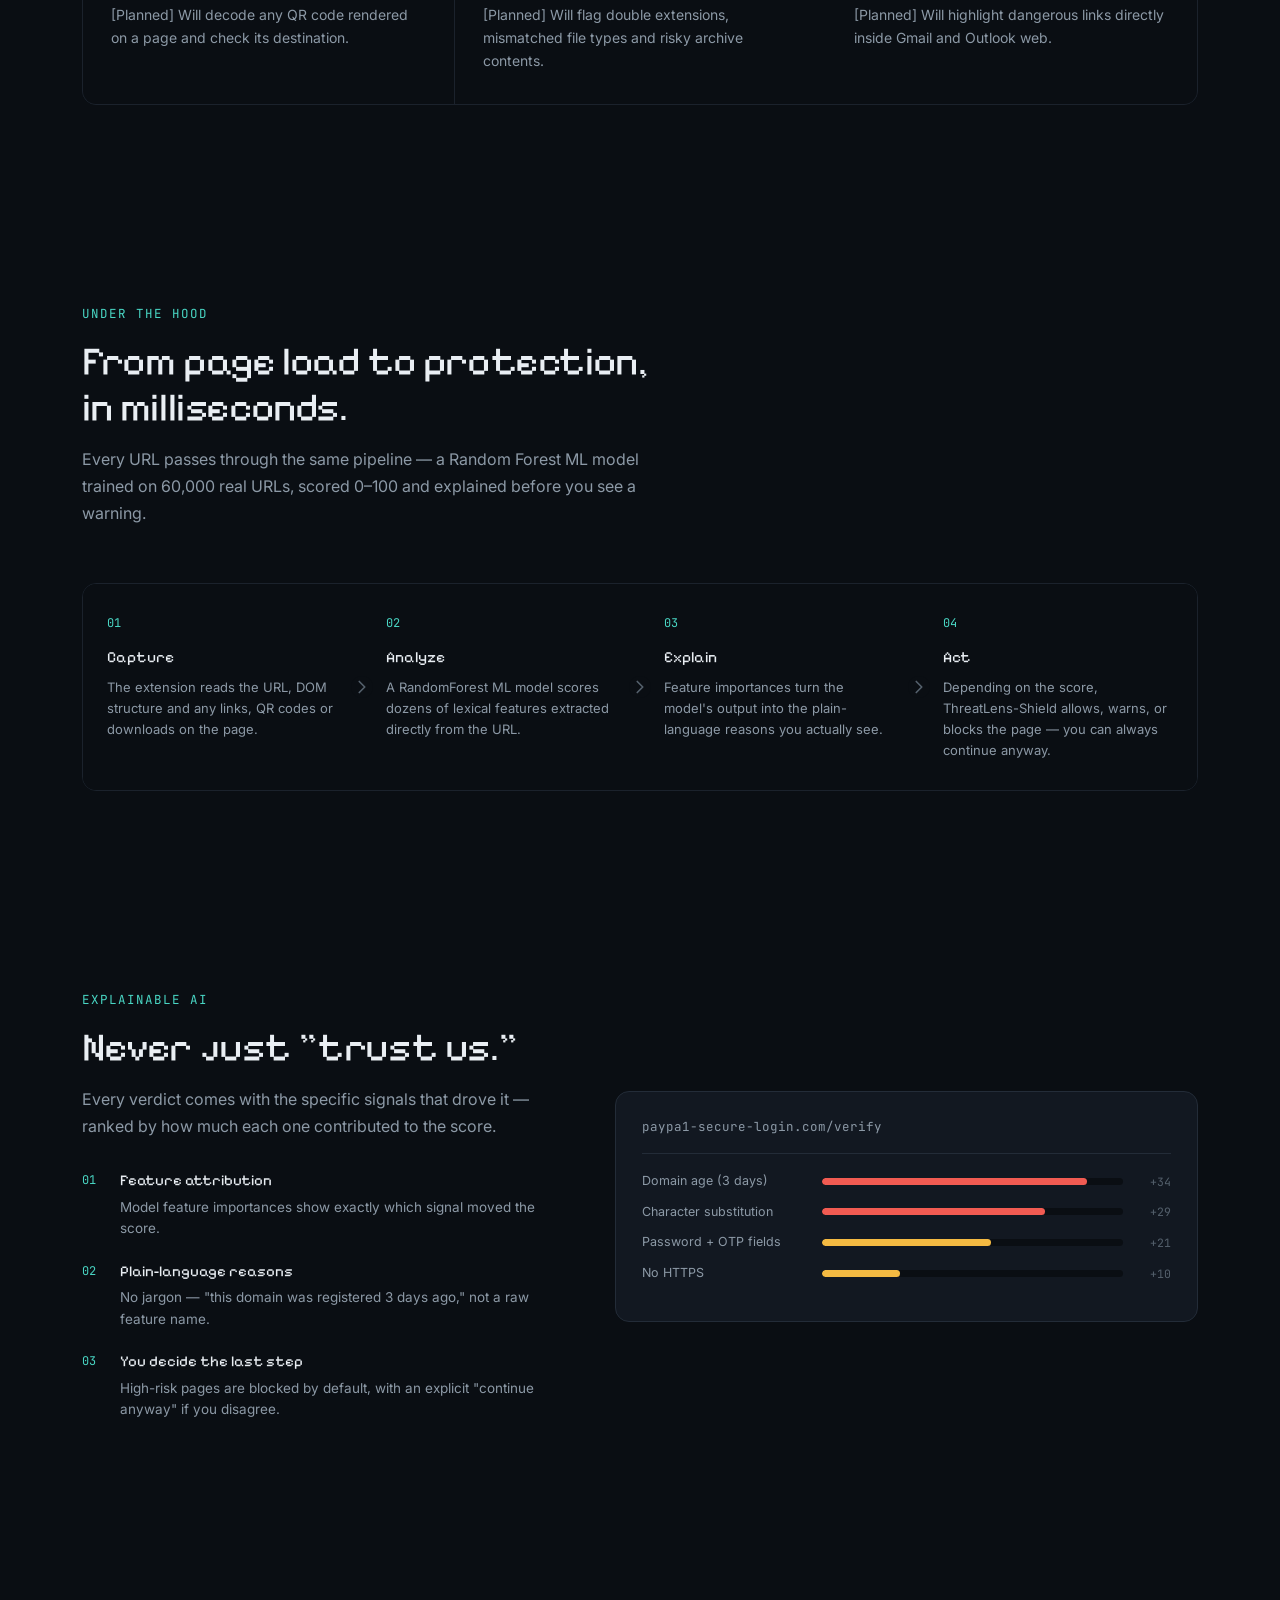
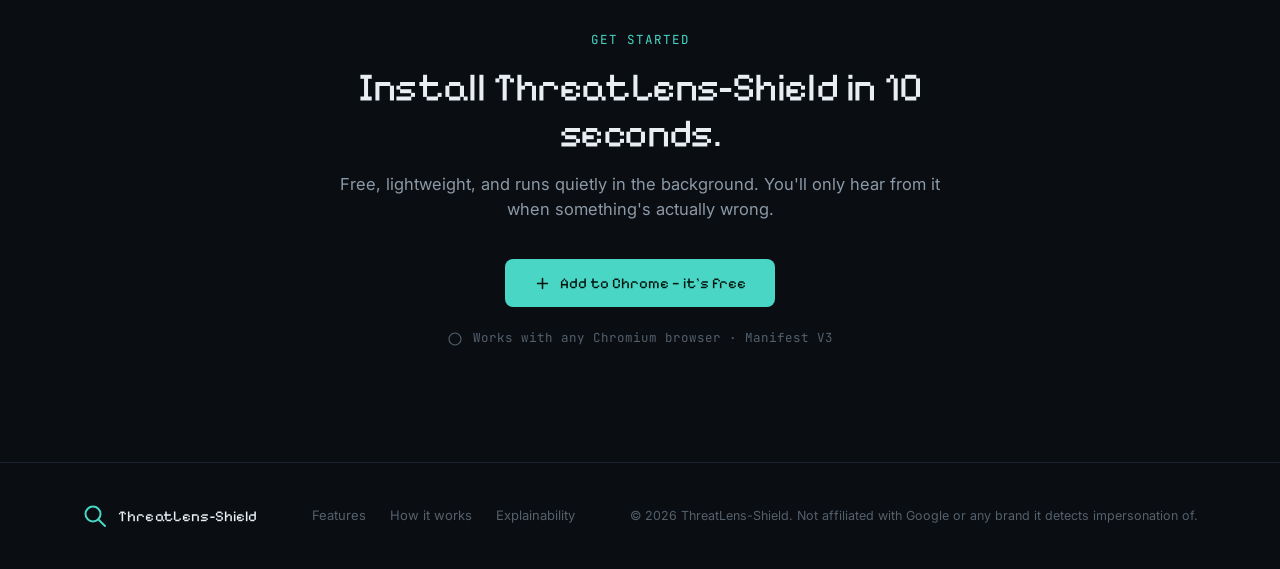
==== commit 7a137297: "Rename project to ThreatLens-Shield" ====
--- a/index.html
+++ b/index.html
@@ -3,8 +3,8 @@
 <head>
 <meta charset="UTF-8" />
 <meta name="viewport" content="width=device-width, initial-scale=1.0" />
-<title>PhishGuard AI — See through phishing before it sees you</title>
-<meta name="description" content="PhishGuard AI is a Chrome extension that analyzes every site, link, QR code and download in real time — and shows you exactly why something looks dangerous." />
+<title>ThreatLens-Shield — See through phishing before it sees you</title>
+<meta name="description" content="ThreatLens-Shield is a Chrome extension that analyzes every site, link, QR code and download in real time — and shows you exactly why something looks dangerous." />
 <link rel="preconnect" href="https://fonts.googleapis.com">
 <link rel="preconnect" href="https://fonts.gstatic.com" crossorigin>
 <link href="https://fonts.googleapis.com/css2?family=Pixelify+Sans:wght@400;500;600;700&family=Inter:wght@400;500;600;700&family=JetBrains+Mono:wght@400;500;600&display=swap" rel="stylesheet">
@@ -608,7 +608,7 @@
         <line x1="16.2" y1="16.2" x2="23" y2="23" stroke="#49D6C4" stroke-width="2" stroke-linecap="round"/>
         <path d="M11 7.5V11L13.5 13" stroke="#49D6C4" stroke-width="1.6" stroke-linecap="round" stroke-linejoin="round"/>
       </svg>
-      PhishGuard AI
+      ThreatLens-Shield
     </div>
     <div class="nav-links">
       <a href="#scanner">Live scan</a>
@@ -633,7 +633,7 @@
         <div>
           <span class="eyebrow"><span class="dot"></span> Real-time protection, right in your browser</span>
           <h1>See through phishing<br>before it <span class="accent-word">sees you</span>.</h1>
-          <p class="hero-sub">PhishGuard AI inspects every site, link, QR code and download the moment you encounter it — and tells you, in plain language, exactly why something looks dangerous.</p>
+          <p class="hero-sub">ThreatLens-Shield inspects every site, link, QR code and download the moment you encounter it — and tells you, in plain language, exactly why something looks dangerous.</p>
           <div class="hero-actions">
             <button class="btn btn-primary" onclick="openInstallModal()">
               <svg width="16" height="16" viewBox="0 0 24 24" fill="none"><path d="M12 5v14M5 12h14" stroke="currentColor" stroke-width="2.2" stroke-linecap="round"/></svg>
@@ -653,7 +653,7 @@
             <div class="dots"><i></i><i></i><i></i></div>
             <div class="scanner-bar">
               <svg viewBox="0 0 24 24" fill="none"><path d="M12 2l8 4v6c0 5-3.4 8.6-8 10-4.6-1.4-8-5-8-10V6l8-4z" stroke="currentColor" stroke-width="1.6"/></svg>
-              PhishGuard AI — live scan
+              ThreatLens-Shield — live scan
             </div>
           </div>
           <div class="scanner-body">
@@ -706,7 +706,7 @@
       <div class="section-head">
         <span class="kicker">Coverage</span>
         <h2>One extension, every entry point.</h2>
-        <p class="section-desc">Phishing doesn't only arrive as a suspicious link — it hides in look-alike domains, urgent login forms, QR codes on posters, and files disguised as invoices. PhishGuard AI watches all of it.</p>
+        <p class="section-desc">Phishing doesn't only arrive as a suspicious link — it hides in look-alike domains, urgent login forms, QR codes on posters, and files disguised as invoices. ThreatLens-Shield watches all of it.</p>
       </div>
       <div class="feature-grid">
         <div class="feature">
@@ -773,7 +773,7 @@
         <div class="pipe-step">
           <span class="pipe-num">04</span>
           <h4>Act</h4>
-          <p>Depending on the score, PhishGuard AI allows, warns, or blocks the page — you can always continue anyway.</p>
+          <p>Depending on the score, ThreatLens-Shield allows, warns, or blocks the page — you can always continue anyway.</p>
         </div>
       </div>
     </div>
@@ -818,7 +818,7 @@
     <div class="wrap">
       <div class="cta-box">
         <span class="kicker">Get started</span>
-        <h2>Install PhishGuard AI in 10 seconds.</h2>
+        <h2>Install ThreatLens-Shield in 10 seconds.</h2>
         <p>Free, lightweight, and runs quietly in the background. You'll only hear from it when something's actually wrong.</p>
         <button class="btn btn-primary" onclick="openInstallModal()" style="padding:14px 28px; font-size:15px;">
           <svg width="17" height="17" viewBox="0 0 24 24" fill="none"><path d="M12 5v14M5 12h14" stroke="currentColor" stroke-width="2.2" stroke-linecap="round"/></svg>
@@ -841,14 +841,14 @@
           <circle cx="11" cy="11" r="7.5" stroke="#49D6C4" stroke-width="2"/>
           <line x1="16.2" y1="16.2" x2="23" y2="23" stroke="#49D6C4" stroke-width="2" stroke-linecap="round"/>
         </svg>
-        PhishGuard AI
+        ThreatLens-Shield
       </div>
       <div class="footer-links">
         <a href="#features">Features</a>
         <a href="#pipeline">How it works</a>
         <a href="#explain">Explainability</a>
       </div>
-      <div class="footer-note">© 2026 PhishGuard AI. Not affiliated with Google or any brand it detects impersonation of.</div>
+      <div class="footer-note">© 2026 ThreatLens-Shield. Not affiliated with Google or any brand it detects impersonation of.</div>
     </div>
   </div>
 </footer>
@@ -864,7 +864,7 @@
       <div class="modal-icon">
         <svg viewBox="0 0 24 24" fill="none"><circle cx="11" cy="11" r="7.5" stroke="currentColor" stroke-width="1.8"/><line x1="16.2" y1="16.2" x2="21" y2="21" stroke="currentColor" stroke-width="1.8" stroke-linecap="round"/></svg>
       </div>
-      <h3>Add "PhishGuard AI" to Chrome?</h3>
+      <h3>Add "ThreatLens-Shield" to Chrome?</h3>
       <p>It will be able to:</p>
       <div class="perm-list">
         <div class="perm-item"><svg viewBox="0 0 24 24" fill="none"><path d="M4 12l6 6L20 6" stroke="currentColor" stroke-width="2" stroke-linecap="round" stroke-linejoin="round"/></svg>Read and analyze site content as pages load</div>
@@ -881,7 +881,7 @@
       <div class="modal-icon" style="background:rgba(62,216,143,.14); border-color:rgba(62,216,143,.35);">
         <svg viewBox="0 0 24 24" fill="none" stroke="#3ED88F"><path d="M4 12l6 6L20 6" stroke-width="2.4" stroke-linecap="round" stroke-linejoin="round"/></svg>
       </div>
-      <h3>PhishGuard AI is on guard.</h3>
+      <h3>ThreatLens-Shield is on guard.</h3>
       <p>You're set — it'll scan sites, links, QR codes and downloads automatically from here on.<br><br><span style="color:var(--text-faint); font-size:12px;">Demo experience — the live Chrome Web Store listing is on its way.</span></p>
       <button class="btn btn-primary" onclick="closeInstallModal()" style="width:100%; justify-content:center;">Done</button>
     </div>
@@ -1019,7 +1019,7 @@
         
         actionContainer.innerHTML = `
             <div style="color: ${color}; font-weight: bold; font-size: 14px; margin-bottom: 8px; letter-spacing: 0.5px;">⚠ ${titleText}</div>
-            <p style="font-size: 13px; color: var(--text); margin-bottom: 12px; line-height: 1.4;">PhishGuard AI extension would automatically block this page to protect your data.</p>
+            <p style="font-size: 13px; color: var(--text); margin-bottom: 12px; line-height: 1.4;">ThreatLens-Shield extension would automatically block this page to protect your data.</p>
             <button class="btn btn-primary" style="width: 100%; justify-content: center; background: ${color}; color: #fff; border: none;" onclick="openInstallModal()">Protect yourself</button>
         `;
         
@@ -1060,7 +1060,7 @@
       });
 
       if (!response.ok) {
-        throw new Error('PhishGuard AI API is unavailable.');
+        throw new Error('ThreatLens-Shield API is unavailable.');
       }
 
       const data = await response.json();
@@ -1156,7 +1156,7 @@
     },
     {
       title: 'Act',
-      desc: 'Depending on the score, PhishGuard AI quietly allows the page, shows a warning, or blocks it outright — with an explicit "continue anyway" if you disagree with the call.',
+      desc: 'Depending on the score, ThreatLens-Shield quietly allows the page, shows a warning, or blocks it outright — with an explicit "continue anyway" if you disagree with the call.',
       icon: '<svg viewBox="0 0 24 24" fill="none"><path d="M12 2l8 4v6c0 5-3.4 8.6-8 10-4.6-1.4-8-5-8-10V6l8-4z" stroke="currentColor" stroke-width="1.8"/></svg>'
     }
   ];
